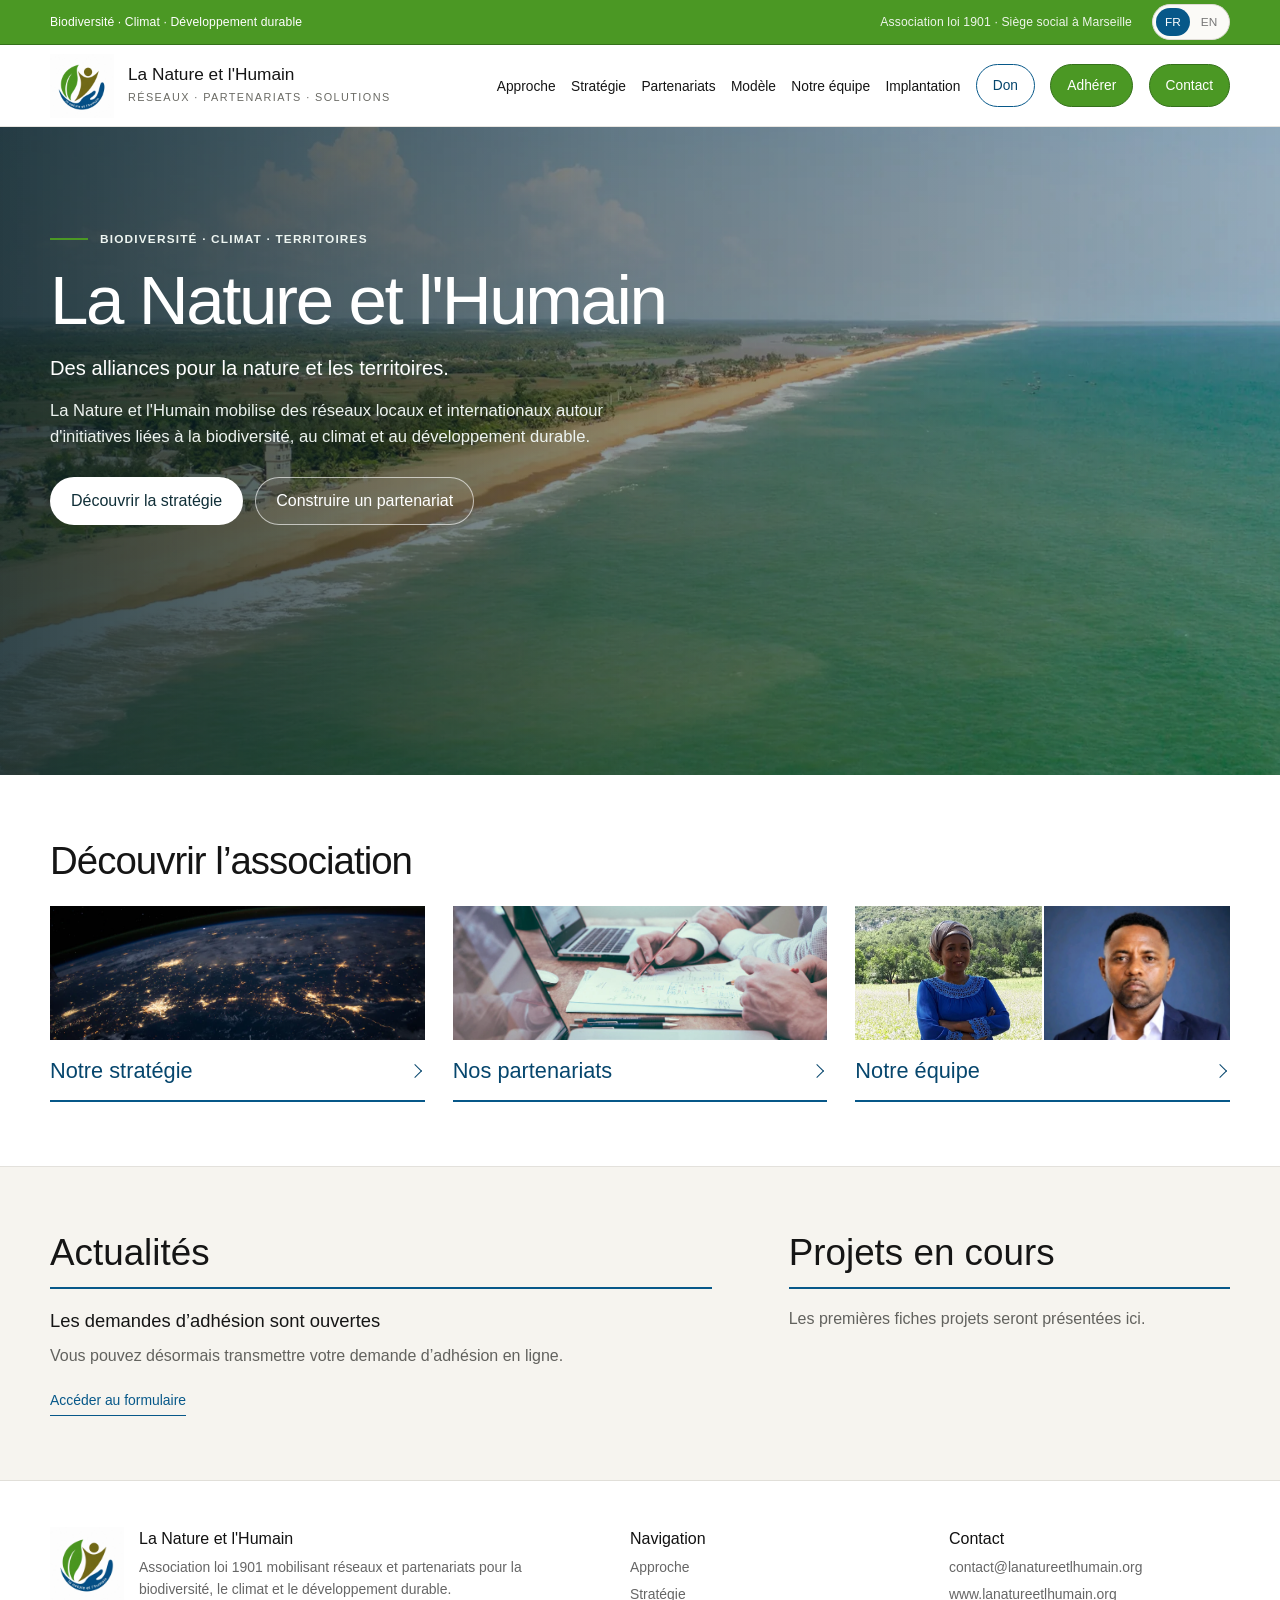
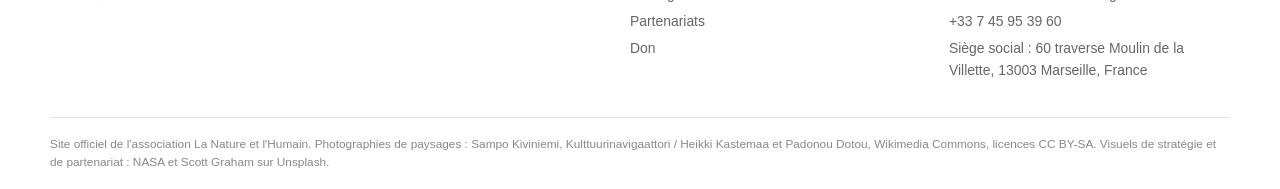
==== index.html @ 5193a917 "Publier le portrait et la biographie courte du Community Manager" ====
<!doctype html>
<html lang="fr">
<head>
<meta charset="utf-8">
<meta name="viewport" content="width=device-width,initial-scale=1">
<title>La Nature et l'Humain | Association biodiversité, climat et développement durable</title>
<meta name="description" content="La Nature et l'Humain est une association loi 1901 engagée pour la biodiversité, le climat, le développement durable, la solidarité et le développement humain.">
<meta name="robots" content="index, follow">
<meta name="author" content="Association La Nature et l'Humain">
<link rel="canonical" href="https://www.lanatureetlhumain.org/">
<meta property="og:type" content="website">
<meta property="og:locale" content="fr_FR">
<meta property="og:site_name" content="La Nature et l'Humain">
<meta property="og:title" content="La Nature et l'Humain | Association biodiversité, climat et développement durable">
<meta property="og:description" content="Association loi 1901 mobilisant réseaux, partenariats et initiatives autour de l'environnement, de la biodiversité, du climat, de la solidarité et du développement humain.">
<meta property="og:url" content="https://www.lanatureetlhumain.org/">
<meta name="twitter:card" content="summary">
<meta name="twitter:title" content="La Nature et l'Humain">
<meta name="twitter:description" content="Association engagée pour la nature, le climat, le développement durable et la solidarité humaine.">
<script type="application/ld+json">
{
  "@context": "https://schema.org",
  "@type": "NGO",
  "name": "La Nature et l'Humain",
  "legalName": "Association La Nature & L'Humain",
  "url": "https://www.lanatureetlhumain.org/",
  "email": "contact@lanatureetlhumain.org",
  "telephone": "+33 7 45 95 39 60",
  "foundingDate": "2026-04-08",
  "foundingLocation": {
    "@type": "Place",
    "name": "Marseille, France"
  },
  "address": {
    "@type": "PostalAddress",
    "streetAddress": "60 traverse Moulin de la Villette",
    "postalCode": "13003",
    "addressLocality": "Marseille",
    "addressCountry": "FR"
  },
  "areaServed": ["France", "Africa", "Worldwide"],
  "keywords": "association, biodiversité, climat, développement durable, environnement, solidarité, développement humain, Afrique, France",
  "description": "Association loi 1901 engagée pour la protection de l'environnement, la biodiversité, le climat, le développement durable, la solidarité et le développement humain."
}
</script>
<style>
:root{
  --deep:#075889;
  --deep-2:#06466d;
  --ink:#151515;
  --muted:#62625e;
  --line:#e3e1dc;
  --paper:#ffffff;
  --soft:#f6f4ef;
  --sand:#efebe3;
  --green:#4b9824;
  --green-2:#34701a;
  --white:#fff;
}
*{box-sizing:border-box}
html{scroll-behavior:smooth}
body{
  margin:0;
  font-family:Arial,"Helvetica Neue",Helvetica,sans-serif;
  color:var(--ink);
  background:var(--paper);
  line-height:1.55;
  font-weight:300;
}
img{display:block;max-width:100%}
a{
  color:inherit;
  text-decoration:none;
  transition:color .18s ease, background-color .18s ease, border-color .18s ease, opacity .18s ease, transform .18s ease;
}
button{font:inherit}
.container{width:min(1180px,calc(100% - 34px));margin:auto}
.topbar{
  background:var(--green);
  color:#fff;
  font-size:.76rem;
  letter-spacing:.01em;
  border-bottom:1px solid var(--green-2);
}
.topbar .container{
  min-height:38px;
  display:flex;
  align-items:center;
  justify-content:space-between;
  gap:18px;
}
.topbar strong{font-weight:400;color:#fff}
.topbar .anchor{opacity:.9}
header{
  position:sticky;
  top:0;
  z-index:50;
  background:rgba(255,255,255,.98);
  border-bottom:1px solid #e8e6e1;
  backdrop-filter:blur(12px);
}
.nav{
  min-height:86px;
  display:flex;
  align-items:center;
  justify-content:space-between;
  gap:24px;
}
.brand{
  display:flex;
  align-items:center;
  gap:14px;
  min-width:238px;
}
.brand:hover,
.brand:focus-visible{
  opacity:.86;
}
.brand img{
  width:64px;
  height:64px;
  object-fit:contain;
  flex:none;
}
.brand-copy strong{
  display:block;
  font-size:1.08rem;
  line-height:1.05;
  font-weight:400;
}
.brand-copy span{
  display:block;
  margin-top:6px;
  color:#6a6a64;
  font-size:.68rem;
  text-transform:uppercase;
  letter-spacing:.13em;
}
.menu{
  display:flex;
  align-items:center;
  justify-content:flex-end;
  gap:18px;
  font-size:.86rem;
}
.menu a{
  padding:31px 0 27px;
  border-bottom:2px solid transparent;
  white-space:nowrap;
  position:relative;
}
.menu a:hover,
.menu a:focus-visible{
  color:#111;
  border-bottom-color:var(--green);
}
.menu .contact,
.menu .membership,
.menu .donate{
  padding:10px 16px;
  border:1px solid var(--green-2);
  border-radius:999px;
  background:var(--green);
  color:#fff;
}
.menu .contact:hover,
.menu .contact:focus-visible,
.menu .membership:hover,
.menu .membership:focus-visible,
.menu .donate:hover,
.menu .donate:focus-visible{
  background:var(--green-2);
  color:#fff;
  transform:translateY(-1px);
}
.menu .membership:focus-visible{outline:2px solid var(--deep);outline-offset:3px}
.menu .membership:active{transform:translateY(0)}
.lang-switch{
  display:inline-flex;
  align-items:center;
  gap:2px;
  margin-left:2px;
  padding:3px;
  border:1px solid #dedbd4;
  border-radius:999px;
  background:#fbfaf7;
}
.lang-btn{
  border:0;
  background:transparent;
  color:#777;
  min-width:34px;
  height:28px;
  padding:0 8px;
  border-radius:999px;
  cursor:pointer;
  font-size:.74rem;
  font-weight:300;
  transition:color .18s ease, background-color .18s ease, transform .18s ease;
}
.lang-btn:hover{color:#111;transform:translateY(-1px)}
.lang-btn.active{
  color:#fff;
  background:var(--deep);
}
.lang-btn:focus-visible{
  outline:2px solid var(--green);
  outline-offset:3px;
}
.hero{
  display:grid;
  min-height:clamp(540px,72vh,690px);
  position:relative;
  overflow:hidden;
  background:#274d43;
}
.slide{
  grid-area:1 / 1;
  position:relative;
  overflow:hidden;
  visibility:hidden;
  opacity:0;
  pointer-events:none;
  transition:opacity 1.2s ease-in-out,visibility 0s linear 1.2s;
}
.slide.active{visibility:visible;opacity:1;pointer-events:auto;transition-delay:0s;z-index:1}
.slide-2{--pan-start:1.4%;--pan-end:-2%}
.slide.active .bg,.slide.leaving .bg{animation:landscape-drift 9.2s linear both}
@keyframes landscape-drift{
  from{transform:translateX(var(--pan-start,-1%)) scale(1.035)}
  to{transform:translateX(var(--pan-end,1.8%)) scale(1.15)}
}
.hero.paused .bg{animation-play-state:paused}
.bg{
  position:absolute;
  inset:0;
  background-size:cover;
  background-position:center;
  transform:scale(1.02);
}
.slide-real .bg{background-image:url("assets/accueil-1.webp");background-position:center 58%}
.slide-2 .bg{background-image:url("assets/accueil-2.webp");background-position:center 50%}
.slide-3 .bg{background-image:url("assets/accueil-3.webp");background-position:center 48%}
.slide-4 .bg{background-image:url("assets/marche-des-aidants.jpg");background-position:72% 54%}
.shade{
  position:absolute;
  inset:0;
  background:linear-gradient(90deg,rgba(10,33,39,.84),rgba(10,33,39,.48) 48%,rgba(10,33,39,.20));
}
.hero-content{
  position:relative;
  z-index:3;
  padding-block:clamp(64px,8vw,114px) 76px;
  color:#fff;
}
.hero-kicker{
  display:flex;
  align-items:center;
  gap:12px;
  text-transform:uppercase;
  letter-spacing:.14em;
  font-size:.74rem;
  color:#edf5f1;
}
.hero-kicker:before{content:"";width:38px;height:2px;background:var(--green)}
.hero h1{
  max-width:17ch;
  font-size:clamp(2.6rem,5.4vw,4.9rem);
  line-height:1.04;
  margin:18px 0 20px;
  letter-spacing:0;
  font-weight:300;
  text-wrap:balance;
}
.hero .slogan{
  margin:0 0 12px;
  color:#fff;
  font-size:1.26rem;
  line-height:1.26;
}
.hero .lead{
  max-width:60ch;
  color:#edf3f0;
  font-size:1.04rem;
}
.hero-actions{display:flex;gap:12px;flex-wrap:wrap;margin-top:28px}
.btn{
  display:inline-flex;
  align-items:center;
  justify-content:center;
  min-height:48px;
  padding:0 20px;
  border-radius:999px;
  border:1px solid transparent;
  font-weight:400;
  transition:color .18s ease, background-color .18s ease, border-color .18s ease, transform .18s ease, box-shadow .18s ease;
}
.btn.primary{background:#fff;color:#102f38}
.btn.ghost{border-color:rgba(255,255,255,.62);background:rgba(255,255,255,.06);color:#fff}
.btn:hover,
.btn:focus-visible{
  transform:translateY(-2px);
  box-shadow:0 12px 24px rgba(0,0,0,.18);
}
.btn.primary:hover,
.btn.primary:focus-visible{
  background:var(--green);
  color:#fff;
}
.btn.ghost:hover,
.btn.ghost:focus-visible{
  background:rgba(255,255,255,.16);
  border-color:#fff;
}
.hero-credit{
  position:absolute;
  right:14px;
  bottom:12px;
  z-index:5;
  max-width:72%;
  padding:6px 9px;
  border-radius:5px;
  background:rgba(8,35,42,.76);
  color:#dce8e6;
  font-size:.66rem;
  line-height:1.35;
}
.hero-nav{
  position:absolute;
  left:max(18px,calc((100% - 1180px)/2));
  bottom:24px;
  z-index:6;
  display:flex;
  gap:9px;
}
.dot{
  width:32px;
  height:24px;
  padding:0;
  border:0;
  background:transparent;
  cursor:pointer;
}
.motion-toggle{
  width:32px;height:32px;align-self:center;border:1px solid #ffffff88;border-radius:50%;
  background:#092d39aa;color:white;cursor:pointer;display:grid;place-items:center
}
.motion-toggle[hidden]{display:none}
.motion-toggle::before{content:"";width:5px;height:11px;border-inline:2px solid currentColor}
.paused .motion-toggle::before{width:0;height:0;border:5px solid transparent;border-right:0;border-left:8px solid white}
/* Keep slideshow controls available to keyboard users without an overlay at rest. */
.hero-nav{
  align-items:center;
  opacity:0;
  pointer-events:none;
}
.hero-nav:has(:focus-visible){
  opacity:1;
  pointer-events:auto;
}
.dot::after{content:"";display:block;height:3px;background:rgba(255,255,255,.55)}
.dot.active::after{background:#fff;height:5px}
.section{padding:88px 0}
.section.alt{background:var(--soft)}
.label{
  color:#4f4f4b;
  text-transform:uppercase;
  letter-spacing:.14em;
  font-size:.74rem;
}
.section-title{
  font-size:clamp(2.15rem,4vw,3.65rem);
  line-height:1.05;
  letter-spacing:0;
  font-weight:300;
  margin:11px 0 17px;
}
.section-intro{color:var(--muted);max-width:830px}
.position-grid{
  display:grid;
  grid-template-columns:.86fr 1.14fr;
  gap:60px;
  align-items:start;
}
.position-copy p{color:var(--muted);font-size:1rem}
.position-copy .strong{font-size:1.14rem;color:var(--ink)}
.statutory-card{
  margin:24px 0 0;
  padding:20px 22px;
  border-left:4px solid var(--green);
  background:#fbfaf7;
  border-top:1px solid var(--line);
  border-bottom:1px solid var(--line);
}
.statutory-card strong{
  display:block;
  margin-bottom:7px;
  color:#1f1f1d;
  font-weight:400;
}
.statutory-card p{
  margin:0;
  color:var(--muted);
  font-size:.94rem;
}
.partner-fit{
  margin-top:32px;
  display:grid;
  grid-template-columns:repeat(4,1fr);
  border-top:1px solid var(--line);
  border-bottom:1px solid var(--line);
}
.fit{
  display:block;
  width:100%;
  padding:20px 18px;
  border:0;
  border-right:1px solid var(--line);
  background:transparent;
  color:inherit;
  text-align:left;
  cursor:pointer;
  transition:background-color .18s ease, box-shadow .18s ease, transform .18s ease;
}
.fit:last-child{border-right:0}
.fit strong{display:block;font-size:.93rem;margin-bottom:5px;font-weight:400}
.fit span{display:block;color:var(--muted);font-size:.80rem}
.fit:hover,
.fit:focus-visible{
  background:#f5fbf0;
  box-shadow:inset 0 -3px 0 var(--green);
}
.fit.active{
  background:#f5fbf0;
  box-shadow:inset 0 -3px 0 var(--green);
}
.fit.active strong{color:var(--green-2)}
.partner-detail:not(:has(.fit-panel.active)){display:none}
.partner-detail{
  margin-top:22px;
  border:1px solid var(--line);
  border-left:4px solid var(--green);
  background:#fbfaf7;
  padding:24px 26px;
}
.fit-panel{display:none}
.fit-panel.active{display:block}
.fit-panel h3{
  margin:0 0 10px;
  font-size:1.35rem;
  font-weight:300;
}
.fit-panel p{
  margin:0;
  color:var(--muted);
}
.fit-panel ul{
  margin:18px 0 0;
  padding:0;
  list-style:none;
  display:grid;
  grid-template-columns:repeat(3,1fr);
  gap:12px;
}
.fit-panel li{
  border-top:1px solid var(--line);
  padding-top:10px;
  color:#34342f;
  font-size:.88rem;
}
.flagship{
  padding:92px 0;
  background:#f4f2ed;
  color:#111;
  border-top:1px solid #e2e0da;
  border-bottom:1px solid #e2e0da;
}
.flagship-head{
  display:grid;
  grid-template-columns:.9fr 1.1fr;
  gap:54px;
  align-items:end;
}
.program-name{
  display:inline-flex;
  margin-top:18px;
  padding:9px 13px;
  border:1px solid #cfcbc1;
  border-radius:999px;
  background:#fff;
  color:#111;
  font-size:.86rem;
}
.flagship-copy{color:#5f5f5b;font-size:1.02rem}
.pillars{
  display:grid;
  grid-template-columns:repeat(5,1fr);
  gap:14px;
  margin-top:42px;
}
.pillar{
  min-height:232px;
  padding:20px;
  border:1px solid #dedbd3;
  background:#fff;
}
.pillar .num{
  font-size:2.35rem;
  color:var(--green);
  line-height:1;
  margin-bottom:42px;
}
.pillar h3{margin:0 0 9px;font-size:1.18rem;font-weight:400}
.pillar p{margin:0;color:#656560;font-size:.86rem}
.partnership{
  padding:86px 0;
  background:#fff;
}
.partner-grid{
  display:grid;
  grid-template-columns:repeat(4,1fr);
  gap:16px;
  margin-top:34px;
}
.partner-card{
  border:1px solid var(--line);
  border-top:4px solid var(--green);
  background:#fbfaf7;
  padding:26px;
  min-height:250px;
}
.partner-card h3{
  margin:0 0 14px;
  font-size:1.36rem;
  font-weight:300;
}
.partner-card p{margin:0;color:var(--muted);font-size:.91rem}
.donation{
  padding:86px 0;
  background:#f4f2ed;
  border-top:1px solid #e2e0da;
  border-bottom:1px solid #e2e0da;
}
.donation-grid{
  display:grid;
  grid-template-columns:.9fr 1.1fr;
  gap:54px;
  align-items:start;
}
.donation-copy p{color:var(--muted)}
.donation-actions{
  display:flex;
  flex-wrap:wrap;
  gap:12px;
  margin-top:24px;
}
.donation-btn{
  display:inline-flex;
  min-height:46px;
  align-items:center;
  justify-content:center;
  padding:0 18px;
  border-radius:999px;
  background:var(--green);
  color:#fff;
  border:1px solid var(--green-2);
}
.donation-btn.secondary{
  background:#fff;
  color:#1f1f1d;
  border-color:#cfcbc1;
}
.donation-options{
  display:grid;
  grid-template-columns:repeat(3,1fr);
  gap:14px;
}
.donation-option{
  min-height:210px;
  padding:24px;
  background:#fff;
  border:1px solid var(--line);
  border-top:4px solid var(--green);
}
.donation-option h3{
  margin:0 0 12px;
  font-size:1.24rem;
  font-weight:300;
}
.donation-option p{margin:0;color:var(--muted);font-size:.9rem}
.donation-note{
  margin-top:22px;
  padding-top:16px;
  border-top:1px solid var(--line);
  color:#686863;
  font-size:.9rem;
}
.model{
  padding:88px 0;
  background:var(--soft);
}
.model-grid{
  display:grid;
  grid-template-columns:.72fr 1.28fr;
  gap:54px;
}
.model-steps{border-top:1px solid var(--line)}
.step{
  display:grid;
  grid-template-columns:70px 1fr;
  gap:22px;
  padding:22px 0;
  border-bottom:1px solid var(--line);
}
.step span{font-size:1.82rem;color:var(--green)}
.step h3{margin:0 0 5px;font-size:1.12rem;font-weight:400}
.step p{margin:0;color:var(--muted);font-size:.91rem}
.team-section{
  scroll-margin-top:90px;
  padding:88px 0;
  background:#fff;
  border-top:1px solid #e5e3de;
}
.team-head{
  display:grid;
  grid-template-columns:.94fr 1.06fr;
  gap:56px;
  align-items:end;
  margin-bottom:40px;
}
.team-head p{
  color:#666;
  margin:0 0 8px;
  max-width:690px;
  font-size:.98rem;
}
.team-grid{
  display:grid;
  grid-template-columns:repeat(2,minmax(0,1fr));
  gap:0 40px;
}
.team-card{
  display:grid;
  grid-template-columns:clamp(76px,10vw,124px) minmax(0,1fr);
  align-items:start;
  gap:20px;
  padding:24px 0;
  border-top:1px solid var(--line);
}
.team-photo{
  aspect-ratio:1;
  overflow:hidden;
  background:var(--soft);
  border-radius:4px;
  display:grid;
  place-items:center;
  color:#96928a;
  font-size:.74rem;
  letter-spacing:.13em;
  text-transform:uppercase;
}
.team-initials{color:var(--deep-2);font-size:clamp(1.2rem,2.5vw,2rem);letter-spacing:.03em}
.team-photo img{display:block;width:100%;height:100%;object-fit:cover}
.team-photo img.president-portrait{object-position:center top;transform:scale(1.85);transform-origin:53% 31%}
.team-link{display:inline-block;margin-top:14px;color:var(--deep);font-size:.87rem;border-bottom:1px solid currentColor;padding-bottom:3px;transition:color .2s ease,border-color .2s ease}
.team-link:hover{color:var(--green-2)}
.team-link:focus-visible{outline:2px solid var(--deep);outline-offset:4px;border-radius:2px}
.team-info{min-width:0}
.team-name{line-height:1.2;font-size:1.2rem;color:#111;font-weight:300;margin:0}
.team-role{color:var(--green-2);margin-top:4px;font-size:.83rem;letter-spacing:.03em}
.team-info p{color:var(--muted);font-size:.94rem;margin:11px 0 0}
.region{
  padding:78px 0;
  background:var(--sand);
}
.region-grid{
  display:grid;
  grid-template-columns:1.12fr .88fr;
  gap:52px;
  align-items:center;
}
.region h2{
  font-size:clamp(2.25rem,4.3vw,3.85rem);
  line-height:1.05;
  margin:0 0 15px;
  font-weight:300;
}
.region p{color:var(--muted)}
.region-box{
  padding:25px 27px;
  background:#fff;
  border-left:4px solid var(--deep);
}
.region-box strong{display:block;font-size:1.04rem;margin-bottom:8px;font-weight:400}
.region-box span{color:var(--muted);font-size:.90rem}
.contact{
  padding:72px 0;
  background:var(--green);
  color:#fff;
  border-top:1px solid var(--green-2);
}
.contact-grid{
  display:grid;
  grid-template-columns:.9fr 1.1fr;
  gap:42px;
  align-items:start;
}
.contact h2{
  font-size:clamp(2.2rem,4.2vw,3.7rem);
  line-height:1.05;
  margin:0 0 12px;
  font-weight:300;
}
.contact p{margin:0;color:#fff}
.contact-card{
  justify-self:end;
  padding:24px 26px;
  background:rgba(255,255,255,.09);
  border:1px solid rgba(255,255,255,.22);
}
.contact-card strong{display:block;margin-bottom:6px;font-weight:400}
.contact-card a{
  color:#fff;
  border-bottom:1px solid rgba(255,255,255,.42);
}
.contact-card a:hover,
.contact-card a:focus-visible{
  border-bottom-color:#fff;
  opacity:.82;
}
.contact-card div{margin-top:7px;color:#fff;font-size:.87rem}
.contact-panel{
  display:grid;
  gap:18px;
}
.contact-form{
  padding:24px 26px;
  background:rgba(255,255,255,.10);
  border:1px solid rgba(255,255,255,.24);
}
.form-grid{
  display:grid;
  grid-template-columns:1fr 1fr;
  gap:14px;
}
.form-field{
  display:flex;
  flex-direction:column;
  gap:7px;
}
.form-field.full{grid-column:1 / -1}
.form-field label{
  color:#fff;
  font-size:.80rem;
}
.form-field input,
.form-field select,
.form-field textarea{
  width:100%;
  border:1px solid rgba(255,255,255,.34);
  background:rgba(255,255,255,.94);
  color:#111;
  min-height:44px;
  padding:10px 12px;
  font:inherit;
  border-radius:0;
}
.form-field textarea{
  min-height:126px;
  resize:vertical;
}
.form-field input:focus,
.form-field select:focus,
.form-field textarea:focus{
  outline:2px solid rgba(255,255,255,.8);
  outline-offset:2px;
}
.form-actions{
  margin-top:16px;
  display:flex;
  align-items:center;
  gap:14px;
  flex-wrap:wrap;
}
.form-submit{
  border:1px solid #fff;
  background:#fff;
  color:var(--green-2);
  min-height:46px;
  padding:0 18px;
  cursor:pointer;
  font-weight:400;
  transition:transform .18s ease, background-color .18s ease, color .18s ease;
}
.form-submit:hover,
.form-submit:focus-visible{
  transform:translateY(-1px);
  background:#eef7e8;
  color:#111;
}
.form-note,
.form-status{
  color:#fff;
  font-size:.78rem;
  line-height:1.45;
}
.form-status{min-height:1.2em}
footer{
  padding:46px 0 18px;
  background:#fff;
  color:#111;
  border-top:1px solid #e1dfd9;
}
.footer-grid{
  display:grid;
  grid-template-columns:1.35fr .7fr .7fr;
  gap:38px;
}
.footer-brand{display:flex;gap:15px;align-items:flex-start}
.footer-brand img{
  width:74px;
  background:transparent;
  border:0;
  border-radius:0;
  padding:0;
}
.footer-brand strong,.footer-col strong{font-weight:400}
.footer-brand p,.footer-col p,.footer-col a{
  color:#666;
  font-size:.87rem;
  margin:.34rem 0;
}
.footer-col a{
  border-bottom:1px solid transparent;
}
.footer-col a:hover,
.footer-col a:focus-visible{
  color:var(--green-2);
  border-bottom-color:var(--green);
}
.credit{
  margin-top:30px;
  padding-top:17px;
  border-top:1px solid #e4e2dc;
  color:#888;
  font-size:.74rem;
}
/* Masthead and editorial sections */
.topbar .anchor{margin-left:auto}
.topbar .lang-switch{margin-block:4px}
.nav{min-height:80px}
.menu{gap:clamp(10px,1.2vw,18px)}
.menu .donate{color:var(--deep-2);background:white;border-color:var(--deep)}
.menu .donate:hover,.menu .donate:focus-visible{background:var(--deep);color:white}
.brand-copy strong{font-weight:500}
.hero h1{letter-spacing:-.035em;line-height:1.01;font-weight:500}
.hero .slogan{max-width:36em}
.hero-kicker{font-weight:600;letter-spacing:.1em}
.explore{padding:clamp(32px,5vw,68px) 0;border-bottom:1px solid var(--line)}
.explore h2{scroll-margin-top:96px;font-size:clamp(1.65rem,3vw,2.65rem);font-weight:500;line-height:1.12;letter-spacing:-.025em;margin:0 0 24px}
.explore-grid{display:grid;grid-template-columns:repeat(3,minmax(0,1fr));gap:clamp(14px,2.2vw,28px)}
.explore-link{display:grid;grid-template-columns:1fr auto;align-items:center;gap:14px 10px;padding-bottom:12px;border-bottom:2px solid var(--deep);color:var(--deep-2)}
.explore-link img{grid-column:1/-1;width:100%;height:auto;aspect-ratio:2.8;object-fit:cover}
.explore-portraits{grid-column:1/-1;aspect-ratio:2.8;display:grid;grid-template-columns:1fr 1fr;overflow:hidden;gap:2px}
.explore-portraits img{grid-column:auto;aspect-ratio:auto;height:100%;min-height:0;object-position:center 26%}
.explore-portraits img:first-child{object-position:center 18%}
.explore-link[href="#programme"] img{object-position:center 60%}
.explore-link span{font-size:clamp(1.05rem,1.7vw,1.45rem);font-weight:500}
.explore-link::after{content:"";width:9px;height:9px;border:solid currentColor;border-width:1.5px 1.5px 0 0;transform:rotate(45deg);margin-right:5px}
.explore-link:is(:hover,:focus-visible){color:var(--green-2);border-color:currentColor}
.explore-link:focus-visible{outline:2px solid var(--deep);outline-offset:4px}
.label{color:var(--deep-2);font-weight:600;letter-spacing:.095em}
.section-title,.region h2{font-weight:500;letter-spacing:-.032em;text-wrap:balance}
.program-name{border:0;border-radius:0;background:transparent;padding:0;color:var(--deep-2);font-size:1rem}
.pillar{min-height:0;border:0;border-top:2px solid var(--deep);padding:20px 18px 24px}
.pillar .num{font-size:1rem;margin-bottom:22px;color:var(--deep-2)}
.partner-card{background:var(--paper);min-height:0;padding:22px 0;border:0;border-top:2px solid var(--green)}
.partner-card p,.pillar p{font-size:.95rem}
@media(max-width:650px){
  .topbar .container{gap:8px}
  .topbar .lang-switch{margin-left:auto;flex-shrink:0}
  .topbar .container > span:first-child{text-align:left}
  .explore-grid{grid-template-columns:1fr;gap:0}
  .explore-link{grid-template-columns:72px 1fr auto;gap:14px;padding:12px 0;border-bottom:1px solid var(--line)}
  .explore-link > img,.explore-portraits{grid-column:auto;aspect-ratio:1.45}
  .explore h2{margin-bottom:10px}
}
@media(max-width:1080px){
  .team-section{scroll-margin-top:80px}
  .nav{align-items:flex-start;flex-direction:column;padding:14px 0}
  .menu{width:100%;justify-content:flex-start;flex-wrap:wrap;gap:8px 16px}
  .menu a{padding:5px 0 8px}
  .menu .contact,
  .menu .membership,
  .menu .donate{padding:8px 14px}
}
@media(max-width:980px){
  .position-grid,.flagship-head,.model-grid,.region-grid,.donation-grid,.contact-grid,.footer-grid,.team-head{grid-template-columns:1fr}
  .pillars,.partner-grid,.team-grid{grid-template-columns:1fr 1fr}
  .partner-fit{grid-template-columns:1fr 1fr}
  .fit-panel ul{grid-template-columns:1fr}
  .fit:nth-child(2){border-right:0}
  .contact-card{justify-self:start}
}
@media(max-width:650px){
  .team-section{scroll-margin-top:80px}
  .container{width:calc(100% - 36px)}
  .topbar .container{justify-content:center;text-align:center}
  .topbar .anchor{display:none}
  .brand{min-width:0}
  .brand img{width:58px;height:58px}
  .brand-copy span{font-size:.62rem}
  .menu{overflow-x:visible;flex-wrap:wrap;padding-bottom:10px}
  .menu a{font-size:.82rem}
  .hero{min-height:0}
  .hero-content{padding-block:44px 72px}
  .hero h1{font-size:clamp(2.25rem,9vw,3.4rem)}
  .hero-actions{flex-direction:column}
  .btn{width:100%}
  .hero-credit{max-width:88%;font-size:.55rem;right:8px}
  .section,.model,.team-section,.donation{padding:66px 0}
  .flagship,.partnership{padding:70px 0}
  .pillars,.partner-grid,.partner-fit,.team-grid,.donation-options{grid-template-columns:1fr}
  .fit{border-right:0}
  .partner-card{min-height:auto}
  .donation-option{min-height:auto}
}
.menu-toggle{display:none}
main section[id]{scroll-margin-top:96px}
@media(max-width:1080px){
  .nav-enabled .nav{position:relative;flex-flow:row nowrap;align-items:center;min-height:70px;gap:10px;padding:8px 0}
  .nav-enabled .menu-toggle{display:inline-flex;align-items:center;gap:8px;min-height:44px;padding:0 14px;background:white;color:var(--deep-2);border:1px solid var(--line);border-radius:4px;cursor:pointer}
  .menu-toggle::before{content:"";width:14px;height:8px;border-block:2px solid currentColor}
  .nav-enabled .menu{display:none}
  .nav-enabled .menu-toggle[aria-expanded="true"] + .menu{display:grid;grid-template-columns:repeat(2,minmax(0,1fr));position:absolute;top:100%;inset-inline:0;max-height:70vh;overflow:auto;padding:16px;gap:6px 12px;background:white;border:1px solid var(--line);box-shadow:0 8px 20px #172a3614}
  .nav-enabled .menu a{padding:10px;text-align:center}
  .nav-enabled .lang-switch{justify-self:center;align-self:center}
  main section[id]{scroll-margin-top:84px}
}
@media(max-width:650px){
  .brand{gap:8px}
  .brand img{width:44px;height:44px}
  .brand-copy strong{font-size:1rem}
  .brand-copy span{font-size:.55rem;letter-spacing:.06em}
  .team-card{gap:16px;padding:20px 0}
  .team-head{gap:8px;margin-bottom:22px}
  .form-grid{grid-template-columns:1fr}
}
@media(prefers-reduced-motion:reduce){
  html{scroll-behavior:auto}
  .slide,.btn,.dot,a{transition:none}
  .slide.active .bg,.slide.leaving .bg{animation:none;transform:none}
  .motion-toggle{display:none}
}
.btn,.donation-btn,.form-submit,.menu :is(.donate,.membership,.contact),.menu-toggle,.lang-btn{
  transition:background-color 180ms ease,color 180ms ease,border-color 180ms ease,
             box-shadow 220ms ease,transform 220ms cubic-bezier(.2,.7,.2,1);
}
@media(hover:hover) and (pointer:fine){
  :is(.btn,.donation-btn,.form-submit,.menu-toggle,.lang-btn,.menu .donate,.menu .membership,.menu .contact):hover{
    transform:translateY(-2px);
    box-shadow:0 4px 10px rgba(17,47,46,.16);
  }
  .donation-btn:hover,.btn.primary:hover{background:var(--green-2);color:white}
  .donation-btn.secondary:hover,.menu-toggle:hover{background:var(--soft);color:var(--deep-2);border-color:var(--deep)}
  .lang-btn.active:hover{color:white}
}
:is(.btn,.donation-btn,.form-submit,.menu-toggle,.lang-btn,.menu .donate,.menu .membership,.menu .contact):active{
  transform:translateY(0);
  box-shadow:inset 0 1px 3px rgba(17,47,46,.20);
}
:is(.btn,.donation-btn,.form-submit,.menu-toggle,.lang-btn,.menu .donate,.menu .membership,.menu .contact):focus-visible{
  outline:2px solid var(--deep);
  outline-offset:3px;
  box-shadow:0 0 0 3px white;
}
@media(hover:none),(prefers-reduced-motion:reduce){
  :is(.btn,.donation-btn,.form-submit,.menu-toggle,.lang-btn,.menu .donate,.menu .membership,.menu .contact):is(:hover,:focus-visible,:active){
    transform:none;
  }
}
@media(prefers-reduced-motion:reduce){
  :is(.btn,.donation-btn,.form-submit,.menu-toggle,.lang-btn,.fit,.menu .donate,.menu .membership,.menu .contact){transition:none}
}
/* Each institutional section opens at its existing public anchor. */
#accueil{scroll-margin-top:92px}
main > [data-detail],.detail-return{display:none}
main > [data-detail]:target{display:block}
main:has(> [data-detail]:target) > .detail-return{display:block}
.detail-return{padding-block:18px 0;font-size:.9rem;color:var(--deep)}
.detail-return a:hover,.detail-return a:focus-visible{text-decoration:underline}
main > [data-detail]:target{padding-top:clamp(28px,4vw,52px);scroll-margin-top:148px}
.home-updates{padding:clamp(36px,5vw,64px) 0;background:var(--soft)}
.updates-grid{display:grid;grid-template-columns:3fr 2fr;gap:clamp(28px,6vw,80px)}
.updates-grid h2{margin:0 0 18px;padding-bottom:12px;border-bottom:2px solid var(--deep);font-size:clamp(1.55rem,3vw,2.3rem);font-weight:500;line-height:1.2}
.updates-grid h3{margin:0;font-size:1.15rem;font-weight:500}
.updates-grid p{margin:8px 0;color:var(--muted)}
@media(max-width:650px){.updates-grid{grid-template-columns:1fr}}
</style>
</head>
<body>
<div class="topbar">
  <div class="container">
    <span data-i18n="topbar">Biodiversité · Climat · Développement durable</span>
    <span class="anchor" data-i18n="anchor">Association loi 1901 · Siège social à Marseille</span>
    <div class="lang-switch" role="group" aria-label="Choix de la langue">
        <button type="button" class="lang-btn active" data-lang="fr" aria-pressed="true">FR</button>
        <button type="button" class="lang-btn" data-lang="en" aria-pressed="false">EN</button>
      </div>
  </div>
</div>

<header>
  <div class="container nav">
    <a class="brand" href="#accueil" aria-label="La Nature et l'Humain">
      <img src="assets/logo-officiel.jpg" alt="Logo La Nature et l'Humain">
      <div class="brand-copy">
        <strong>La Nature et l'Humain</strong>
        <span data-i18n="tagline">RÉSEAUX · PARTENARIATS · SOLUTIONS</span>
      </div>
    </a>
    <button class="menu-toggle" type="button" aria-expanded="false" aria-controls="site-menu">Menu</button>
    <nav id="site-menu" class="menu" aria-label="Navigation principale">
      <a href="#vision" data-i18n="navVision">Approche</a>
      <a href="#programme" data-i18n="navStrategy">Stratégie</a>
      <a href="#partenariats" data-i18n="navPartners">Partenariats</a>
      <a href="#modele" data-i18n="navModel">Modèle</a>
      <a href="#equipe" data-i18n="navTeam">Notre équipe</a>
      <a href="#region" data-i18n="navBase">Implantation</a>
      <a class="donate" href="#don" data-i18n="navDonate">Don</a>

      <a class="membership" href="adhesion/" data-i18n="navMembership">Adhérer</a>
      <a class="contact" href="#contact" data-i18n="navContact">Contact</a>
    </nav>
  </div>
</header>

<main id="accueil">
<section class="hero">
  <div class="slide slide-real active" data-slide="0" data-credit-fr="Photo : Sampo Kiviniemi · Grand-Popo, Bénin · Wikimedia Commons · CC BY-SA 4.0" data-credit-en="Photo: Sampo Kiviniemi · Grand-Popo, Benin · Wikimedia Commons · CC BY-SA 4.0">
    <div class="bg"></div><div class="shade"></div>
    <div class="container hero-content">
      <div class="hero-kicker" data-i18n="heroKicker1">Biodiversité · Climat · Territoires</div>
      <h1 data-i18n="heroTitle1">La Nature et l'Humain</h1>
      <p class="slogan" data-i18n="heroSlogan1">Des alliances pour la nature et les territoires.</p>
      <p class="lead" data-i18n="heroLead1">La Nature et l'Humain mobilise des réseaux locaux et internationaux autour d'initiatives liées à la biodiversité, au climat et au développement durable.</p>
      <div class="hero-actions">
        <a class="btn primary" href="#programme" data-i18n="heroBtn1">Découvrir la stratégie</a>
        <a class="btn ghost" href="#contact" data-i18n="heroBtn2">Construire un partenariat</a>
      </div>
    </div>
  </div>
  <div class="slide slide-2" data-slide="1" data-credit-fr="Photo : Kulttuurinavigaattori / Heikki Kastemaa · Estuaire du Mono, Grand-Popo, Bénin · Wikimedia Commons · CC BY-SA 4.0" data-credit-en="Photo: Kulttuurinavigaattori / Heikki Kastemaa · Mono estuary, Grand-Popo, Benin · Wikimedia Commons · CC BY-SA 4.0">
    <div class="bg"></div><div class="shade"></div>
    <div class="container hero-content">
      <div class="hero-kicker" data-i18n="heroKicker2">Mobilisation des partenaires</div>
      <h1 data-i18n="heroTitle2">Réseaux locaux, partenariats internationaux</h1>
      <p class="slogan" data-i18n="heroSlogan2">Faire converger les capacités autour de priorités communes.</p>
      <p class="lead" data-i18n="heroLead2">Nous agissons comme interface de coopération : nous relions les initiatives, les acteurs publics, les réseaux techniques et les partenaires financiers à partir des priorités du terrain.</p>
      <div class="hero-actions"><a class="btn primary" href="#modele" data-i18n="heroBtn3">Voir le modèle d'action</a></div>
    </div>
  </div>
  <div class="slide slide-3" data-slide="2" data-credit-fr="Photo : Padonou Dotou · Parc national de la Pendjari, Bénin · Wikimedia Commons · CC BY-SA 4.0" data-credit-en="Photo: Padonou Dotou · Pendjari National Park, Benin · Wikimedia Commons · CC BY-SA 4.0">
    <div class="bg"></div><div class="shade"></div>
    <div class="container hero-content">
      <div class="hero-kicker" data-i18n="heroKicker3">Coopération régionale</div>
      <h1 data-i18n="heroTitle3">Relier les initiatives africaines aux bons partenaires</h1>
      <p class="slogan" data-i18n="heroSlogan3">Ancrer localement. Coopérer régionalement. Mobiliser internationalement.</p>
      <p class="lead" data-i18n="heroLead3">La plateforme donne de la visibilité aux initiatives africaines et facilite leur accès aux réseaux capables de les renforcer.</p>
      <div class="hero-actions"><a class="btn primary" href="#region" data-i18n="heroBtn4">Découvrir l'implantation</a></div>
    </div>
  </div>
  <div class="slide slide-4" data-slide="3">
    <div class="bg"></div><div class="shade"></div>
    <div class="container hero-content">
      <div class="hero-kicker" data-i18n="heroKicker4">Solidarité</div>
      <h1 data-i18n="heroTitle4">La Marche des aidants</h1>
    </div>
  </div>
  <div class="hero-nav">
    <button class="motion-toggle" type="button" hidden aria-label="Mettre le diaporama en pause"></button>
    <button class="dot active" data-target="0" aria-label="Visuel 1"></button>
    <button class="dot" data-target="1" aria-label="Visuel 2"></button>
    <button class="dot" data-target="2" aria-label="Visuel 3"></button>
    <button class="dot" data-target="3" aria-label="Visuel 4"></button>
  </div>

</section>

<section class="explore" aria-labelledby="explore-title">
  <div class="container">
    <h2 id="explore-title" data-i18n="exploreTitle">Découvrir l’association</h2>
    <div class="explore-grid">
      <a class="explore-link" href="#programme">
        <img src="assets/decouvrir-strategie.webp" alt="" width="480" height="240" loading="lazy">
        <span data-i18n="exploreStrategy">Notre stratégie</span>
      </a>
      <a class="explore-link" href="#partenariats">
        <img src="assets/decouvrir-partenariats.webp" alt="" width="480" height="240" loading="lazy">
        <span data-i18n="explorePartners">Nos partenariats</span>
      </a>
      <a class="explore-link" href="#equipe">
        <div class="explore-portraits" aria-hidden="true">
          <img src="assets/fayidat-abdallah-kouati.jpg" alt="" width="578" height="800" loading="lazy">
          <img src="assets/ali-abdallah-youssouf-ben.webp" alt="" width="800" height="800" loading="lazy">
        </div>
        <span data-i18n="navTeam">Notre équipe</span>
      </a>
    </div>
  </div>
</section>

<section class="home-updates" id="actualites" aria-labelledby="news-title">
  <div class="container updates-grid">
    <div>
      <h2 id="news-title" data-i18n="newsTitle">Actualités</h2>
      <article>
        <h3 data-i18n="membershipNews">Les demandes d’adhésion sont ouvertes</h3>
        <p data-i18n="membershipNewsText">Vous pouvez désormais transmettre votre demande d’adhésion en ligne.</p>
        <a class="team-link" href="adhesion/" data-membership-news data-i18n="membershipAction">Accéder au formulaire</a>
      </article>
    </div>
    <div>
      <h2 data-i18n="ongoingTitle">Projets en cours</h2>
      <p class="project-note" data-i18n="ongoingEmpty">Les premières fiches projets seront présentées ici.</p>
    </div>
  </div>
</section>

<div class="detail-return container">
  <a href="#accueil" data-i18n="returnHome">Retour à l’accueil</a>
</div>
<section class="section" id="vision" data-detail aria-labelledby="approach-heading">
  <div class="container">
    <div class="position-grid">
      <div>
        <div class="label" data-i18n="approachLabel">Notre approche</div>
        <h2 class="section-title" id="approach-heading" data-i18n="approachTitle">Des partenaires pour les initiatives locales</h2>
      </div>
      <div class="position-copy">
        <p class="strong" data-i18n="approachStrong">La Nature et l’Humain relie les associations, les collectivités et les communautés à des partenaires techniques et financiers. Le point de départ de chaque coopération est une priorité locale en matière de biodiversité, de climat ou de développement durable.</p>
        <p data-i18n="approachP1">Avec les porteurs de projets, nous précisons les besoins et préparons les dossiers de coopération. Nos réseaux en Afrique, en France et à l’international permettent de rechercher un appui technique ou financier et de faire connaître les initiatives africaines.</p>
      </div>
    </div>
    <div class="partner-fit" role="tablist" aria-label="Axes de coopération">
      <button type="button" class="fit" id="fit-local-tab" data-fit-target="fit-local" role="tab" aria-selected="false" aria-controls="fit-local"><strong data-i18n="fit1Title">Réseaux locaux</strong><span data-i18n="fit1Text">Identifier les priorités avec les associations, les collectivités et les communautés.</span></button>
      <button type="button" class="fit" id="fit-technical-tab" data-fit-target="fit-technical" role="tab" aria-selected="false" aria-controls="fit-technical"><strong data-i18n="fit2Title">Partenaires techniques</strong><span data-i18n="fit2Text">Relier chaque projet aux organismes qui peuvent lui apporter un appui technique.</span></button>
      <button type="button" class="fit" id="fit-finance-tab" data-fit-target="fit-finance" role="tab" aria-selected="false" aria-controls="fit-finance"><strong data-i18n="fit3Title">Partenaires financiers</strong><span data-i18n="fit3Text">Préparer les dossiers et identifier les sources de financement adaptées.</span></button>
      <button type="button" class="fit" id="fit-visibility-tab" data-fit-target="fit-visibility" role="tab" aria-selected="false" aria-controls="fit-visibility"><strong data-i18n="fit4Title">Visibilité internationale</strong><span data-i18n="fit4Text">Faire connaître les initiatives africaines auprès des réseaux régionaux et internationaux.</span></button>
    </div>
    <div class="partner-detail">
      <article class="fit-panel" id="fit-local" role="tabpanel" aria-labelledby="fit-local-tab" hidden>
        <h3 data-i18n="fitLocalDetailTitle">Réseaux locaux</h3>
        <p data-i18n="fitLocalDetailText">Les échanges avec les organisations présentes sur le terrain permettent de préciser le besoin, de repérer les actions en cours et de réunir les personnes qui souhaitent travailler ensemble.</p>
        <ul>
          <li data-i18n="fitLocalDetail1">Organisations actives sur le territoire</li>
          <li data-i18n="fitLocalDetail2">Contacts au sein des communautés</li>
          <li data-i18n="fitLocalDetail3">Priorités définies en commun</li>
        </ul>
      </article>
      <article class="fit-panel" id="fit-technical" role="tabpanel" aria-labelledby="fit-technical-tab" hidden>
        <h3 data-i18n="fitTechnicalDetailTitle">Partenaires techniques</h3>
        <p data-i18n="fitTechnicalDetailText">Selon le projet, nous sollicitons des universités, des ONG ou des centres de recherche pour contribuer à la restauration des écosystèmes, à l’adaptation climatique ou au suivi des résultats.</p>
        <ul>
          <li data-i18n="fitTechnicalDetail1">Universités, ONG et centres de recherche</li>
          <li data-i18n="fitTechnicalDetail2">Expertise adaptée aux réalités du terrain</li>
          <li data-i18n="fitTechnicalDetail3">Appui méthodologique et opérationnel</li>
        </ul>
      </article>
      <article class="fit-panel" id="fit-finance" role="tabpanel" aria-labelledby="fit-finance-tab" hidden>
        <h3 data-i18n="fitFinanceDetailTitle">Partenaires financiers</h3>
        <p data-i18n="fitFinanceDetailText">Avec les porteurs de projets, nous précisons les activités, le budget et les résultats attendus avant d’identifier les fondations, bailleurs ou investisseurs à impact dont les priorités correspondent au projet.</p>
        <ul>
          <li data-i18n="fitFinanceDetail1">Dossiers de coopération et fiches projets</li>
          <li data-i18n="fitFinanceDetail2">Résultats, budget et responsabilités clarifiés</li>
          <li data-i18n="fitFinanceDetail3">Ciblage des guichets de financement pertinents</li>
        </ul>
      </article>
      <article class="fit-panel" id="fit-visibility" role="tabpanel" aria-labelledby="fit-visibility-tab" hidden>
        <h3 data-i18n="fitVisibilityDetailTitle">Visibilité internationale</h3>
        <p data-i18n="fitVisibilityDetailText">Nous aidons les porteurs d’initiatives africaines à présenter leur travail, à partager leurs résultats et à échanger avec des organisations confrontées à des enjeux similaires dans d’autres territoires.</p>
        <ul>
          <li data-i18n="fitVisibilityDetail1">Valorisation des initiatives africaines</li>
          <li data-i18n="fitVisibilityDetail2">Passerelles avec les réseaux régionaux et internationaux</li>
          <li data-i18n="fitVisibilityDetail3">Partage des résultats et des enseignements</li>
        </ul>
      </article>
    </div>
    <div class="statutory-card">
      <strong data-i18n="statusTitle">Statut de l'association</strong>
      <p data-i18n="statusText">La Nature et l’Humain est une association française régie par la loi de 1901, fondée à Marseille le 8 avril 2026. Elle agit pour la protection de l’environnement, la solidarité et le développement humain.</p>
    </div>
  </div>
</section>

<section class="flagship" id="programme" data-detail>
  <div class="container">
    <div class="flagship-head">
      <div>
        <div class="label" data-i18n="strategyLabel">Stratégie d'action</div>
        <h2 class="section-title" data-i18n="strategyTitle">Plateforme Nature-Humain</h2>
        <span class="program-name" data-i18n="strategyBadge">Plateforme de coopération pour la biodiversité, le climat et les territoires</span>
      </div>
      <div class="flagship-copy">
        <p data-i18n="strategyP1">La plateforme rapproche porteurs d'initiatives, institutions publiques, réseaux locaux, organisations spécialisées, fondations, bailleurs et acteurs économiques autour de priorités communes.</p>
        <p data-i18n="strategyP2">Elle privilégie des coopérations progressives, ancrées dans les territoires et ouvertes aux réseaux régionaux et internationaux lorsque ceux-ci renforcent l'impact des projets.</p>
      </div>
    </div>
    <div class="pillars">
      <article class="pillar"><div class="num">01</div><h3 data-i18n="pillar1Title">Qualifier</h3><p data-i18n="pillar1Text">Documenter les priorités, les initiatives existantes et les besoins d'appui.</p></article>
      <article class="pillar"><div class="num">02</div><h3 data-i18n="pillar2Title">Relier</h3><p data-i18n="pillar2Text">Organiser la rencontre entre porteurs locaux, institutions et réseaux spécialisés.</p></article>
      <article class="pillar"><div class="num">03</div><h3 data-i18n="pillar3Title">Préparer</h3><p data-i18n="pillar3Text">Transformer les priorités en propositions de coopération claires et présentables.</p></article>
      <article class="pillar"><div class="num">04</div><h3 data-i18n="pillar4Title">Mobiliser</h3><p data-i18n="pillar4Text">Faciliter l'accès aux partenaires techniques et financiers pertinents.</p></article>
      <article class="pillar"><div class="num">05</div><h3 data-i18n="pillar5Title">Capitaliser</h3><p data-i18n="pillar5Text">Partager les apprentissages et renforcer les connexions entre territoires.</p></article>
    </div>
  </div>
</section>

<section class="partnership" id="partenariats" data-detail>
  <div class="container">
    <div class="label" data-i18n="partnersLabel">Stratégie de partenariat</div>
    <h2 class="section-title" data-i18n="partnersTitle">Construire des alliances utiles aux territoires</h2>
    <p class="section-intro" data-i18n="partnersIntro">Nous construisons des coopérations réalistes, avec des responsabilités claires, des partenaires ciblés et une valeur ajoutée lisible pour chaque partie.</p>
    <div class="partner-grid">
      <article class="partner-card"><h3 data-i18n="partner1Title">Alliances publiques et territoriales</h3><p data-i18n="partner1Text">Dialogue avec autorités publiques, collectivités, organisations régionales et cadres de coopération existants.</p></article>
      <article class="partner-card"><h3 data-i18n="partner2Title">Réseaux techniques</h3><p data-i18n="partner2Text">Mobilisation d'universités, ONG, centres de recherche, praticiens et plateformes spécialisées autour des priorités du terrain.</p></article>
      <article class="partner-card"><h3 data-i18n="partner3Title">Partenaires financiers</h3><p data-i18n="partner3Text">Préparation de dossiers crédibles pour fondations, bailleurs, mécénat, finance climat et investissements à impact.</p></article>
      <article class="partner-card"><h3 data-i18n="partner4Title">Coopération régionale</h3><p data-i18n="partner4Text">Mise en visibilité des initiatives africaines et circulation des apprentissages entre territoires.</p></article>
    </div>
  </div>
</section>

<section class="model" id="modele" data-detail>
  <div class="container model-grid">
    <div>
      <div class="label" data-i18n="modelLabel">Notre modèle</div>
      <h2 class="section-title" data-i18n="modelTitle">De la priorité locale à la coalition de partenaires</h2>
      <p class="section-intro" data-i18n="modelIntro">Nous intervenons dès la structuration des initiatives pour clarifier les priorités, organiser la coopération et rapprocher les partenaires pertinents.</p>
    </div>
    <div class="model-steps">
      <article class="step"><span>01</span><div><h3 data-i18n="step1Title">Qualification des priorités</h3><p data-i18n="step1Text">Clarifier les enjeux, les initiatives actives et les besoins d'appui.</p></div></article>
      <article class="step"><span>02</span><div><h3 data-i18n="step2Title">Organisation de la coalition</h3><p data-i18n="step2Text">Réunir les organisations utiles autour d'objectifs et de responsabilités définis.</p></div></article>
      <article class="step"><span>03</span><div><h3 data-i18n="step3Title">Préparation du projet</h3><p data-i18n="step3Text">Structurer résultats, partenaires, budget indicatif, suivi et conditions de mise en œuvre.</p></div></article>
      <article class="step"><span>04</span><div><h3 data-i18n="step4Title">Mobilisation technique et financière</h3><p data-i18n="step4Text">Cibler les partenaires, faciliter les échanges et appuyer la constitution de consortiums.</p></div></article>
      <article class="step"><span>05</span><div><h3 data-i18n="step5Title">Apprentissage et mise en réseau</h3><p data-i18n="step5Text">Diffuser les méthodes utiles et relier progressivement les réseaux locaux, régionaux et internationaux.</p></div></article>
    </div>
  </div>
</section>

<section class="team-section" id="equipe" data-detail>
  <div class="container">
    <div class="team-head">
      <div>
        <div class="label" data-i18n="teamLabel">Gouvernance</div>
        <h2 class="section-title" data-i18n="teamTitle">Notre équipe</h2>
      </div>
      <p data-i18n="teamIntro">La présidence, les fonctions de coordination et les commissions organisent l’action de l’association en lien avec ses partenaires et ses relais locaux.</p>
    </div>
    <div class="team-grid">
      <article class="team-card">
        <div class="team-photo"><img class="president-portrait" src="assets/fayidat-abdallah-kouati.jpg" width="578" height="800" alt="Fayidat Abdallah Kouati"></div>
        <div class="team-info"><h3 class="team-name">Fayidat ABDALLAH KOUATI</h3><div class="team-role" data-i18n="team1Role">Présidente</div><p class="team-profile" data-i18n="team1Profile">Entre la France et les Comores, Fayidat Abdallah Kouati a consacré plus de vingt ans à l’accompagnement social et à l’action humanitaire. Elle a coordonné des équipes et des projets de développement communautaire. À la présidence de l’association, elle relie cet engagement à la protection de l’environnement.</p></div>
      </article>
      <article class="team-card">
        <div class="team-photo"><span class="team-initials" aria-hidden="true">AS</span></div>
        <div class="team-info"><h3 class="team-name">Ayouba SALI</h3><div class="team-role" data-i18n="team2Role">Chargé de projets</div><p class="team-profile" data-i18n="team2Profile">Profil : Consultant en agrobusiness et projets</p></div>
      </article>
      <article class="team-card">
        <div class="team-photo"><img src="[data-uri]" width="640" height="640" alt="Portrait de Youssouf Ben Ali Abdallah"></div>
        <div class="team-info"><h3 class="team-name">Youssouf Ben Ali Abdallah</h3><div class="team-role" data-i18n="team3Role">Responsable Environnement, Biodiversité et Climat</div><p class="team-profile" data-i18n="team3Profile">Ingénieur océanographe et gestionnaire d’aires protégées, Youssouf Ben Ali Abdallah est expert en évaluation environnementale et sociale des aménagements côtiers, portuaires et aéroportuaires. Basé aux Comores, il contribue aux projets et partenariats de l’association pour la biodiversité et la résilience climatique.</p><a class="team-link" href="https://www.linkedin.com/in/youssouf-ben-a-02b5475a/" target="_blank" rel="noopener noreferrer" data-i18n="teamLinkedIn">Profil LinkedIn</a></div>
      </article>
      <article class="team-card">
        <div class="team-photo"><span class="team-initials" aria-hidden="true">JA</span></div>
        <div class="team-info"><h3 class="team-name">Jeannot AGBAHEY</h3><div class="team-role" data-i18n="team4Role">Fonction à préciser</div><p class="team-profile" data-i18n="team4Profile">Profil : Expert en BTP</p></div>
      </article>
      <article class="team-card">
        <div class="team-photo"><span class="team-initials" aria-hidden="true">LR</span></div>
        <div class="team-info"><h3 class="team-name">Lorena RANELY</h3><div class="team-role" data-i18n="team5Role">Fonction à préciser</div><p class="team-profile" data-i18n="team5Profile">Profil : Infirmière</p></div>
      </article>
      <article class="team-card">
        <div class="team-photo"><span class="team-initials" aria-hidden="true">AL</span></div>
        <div class="team-info"><h3 class="team-name">Abdou Gafar Mikael LAWANI</h3><div class="team-role" data-i18n="team6Role">Fonction à préciser</div><p class="team-profile" data-i18n="team6Profile">Profil : Entrepreneur agricole</p></div>
      </article>
      <article class="team-card">
        <div class="team-photo"><span class="team-initials" aria-hidden="true">KK</span></div>
        <div class="team-info"><h3 class="team-name">Kassim KADAFI</h3><div class="team-role" data-i18n="team7Role">Chargé des affaires sociales</div><p class="team-profile" data-i18n="team7Profile">Profil : Entrepreneur en bâtiment</p></div>
      </article>
      <article class="team-card">
        <div class="team-photo"><img src="assets/ibro-arzika-abdourahamane.jpg" width="601" height="800" alt="Ibro Arzika Abdourahamane" loading="lazy"></div>
        <div class="team-info"><h3 class="team-name">Ibro Arzika Abdourahamane</h3><div class="team-role" data-i18n="team8Role">Community Manager</div><p class="team-profile" data-i18n="team8Profile">Ibro Arzika Abdourahamane travaille depuis plus de quinze ans en Afrique de l’Ouest dans la communication institutionnelle, les relations publiques et les partenariats. Au sein de La Nature et l’Humain, il anime la communauté en ligne et fait connaître les actions de l’association.</p></div>
      </article>
    </div>
  </div>
</section>

<section class="region" id="region" data-detail>
  <div class="container region-grid">
    <div>
      <div class="label" data-i18n="baseLabel">Cadre associatif</div>
      <h2 data-i18n="baseTitle">Une association loi 1901 dédiée à l'environnement et au développement humain</h2>
      <p data-i18n="baseP1">Fondée à Marseille le 8 avril 2026, La Nature et l'Humain agit pour la protection de l'environnement, la biodiversité, le climat, le développement durable, la solidarité et le développement humain.</p>
      <p data-i18n="baseP2">Son cadre statutaire lui permet de conduire ou d'appuyer des initiatives en France, dans les pays africains et avec des partenaires internationaux, lorsque la coopération renforce l'utilité des projets.</p>
    </div>
    <div class="region-box">
      <strong data-i18n="ambitionTitle">Notre ambition</strong>
      <span data-i18n="ambitionText">Animer des réseaux, structurer des coalitions et relier les initiatives locales aux partenaires capables d'apporter expertise, financement, visibilité et continuité.</span>
    </div>
  </div>
</section>

<section class="donation" id="don" data-detail>
  <div class="container donation-grid">
    <div class="donation-copy">
      <div class="label" data-i18n="donLabel">Soutenir l'association</div>
      <h2 class="section-title" data-i18n="donTitle">Contribuer aux actions Nature et Humain</h2>
      <p data-i18n="donText">Les statuts de La Nature et l'Humain prévoient des ressources issues notamment des dons, legs, subventions, mécénat, parrainage et financements internationaux. Les soutiens reçus ont vocation à renforcer la préparation des projets, la mobilisation des partenaires et les actions liées à l'environnement, au climat, à la solidarité et au développement humain.</p>
      <div class="donation-actions">
        <a class="donation-btn" href="mailto:contact@lanatureetlhumain.org?subject=Don%20ou%20m%C3%A9c%C3%A9nat%20pour%20La%20Nature%20et%20l%27Humain" data-i18n="donBtn1">Proposer un don</a>
        <a class="donation-btn secondary" href="#contact" data-i18n="donBtn2">Échanger avant de soutenir</a>
      </div>
      <p class="donation-note" data-i18n="donNote">Les modalités pratiques de contribution sont définies directement avec l'association. Les informations fiscales éventuelles dépendent du cadre juridique applicable.</p>
    </div>
    <div class="donation-options">
      <article class="donation-option">
        <h3 data-i18n="donOption1Title">Dons</h3>
        <p data-i18n="donOption1Text">Soutien ponctuel ou régulier destiné à renforcer les moyens d'action de l'association.</p>
      </article>
      <article class="donation-option">
        <h3 data-i18n="donOption2Title">Mécénat et parrainage</h3>
        <p data-i18n="donOption2Text">Appui d'entreprises, fondations ou partenaires souhaitant accompagner des initiatives structurées.</p>
      </article>
      <article class="donation-option">
        <h3 data-i18n="donOption3Title">Soutien matériel ou expertise</h3>
        <p data-i18n="donOption3Text">Contribution en compétences, équipements, réseau ou appui technique au service des projets.</p>
      </article>
    </div>
  </div>
</section>

<section class="contact" id="contact" data-detail>
  <div class="container contact-grid">
    <div>
      <h2 data-i18n="contactTitle">Entrer en relation avec l'association</h2>
      <p data-i18n="contactText">La Nature et l'Humain échange avec les institutions publiques, organisations spécialisées, fondations, bailleurs, universités, réseaux professionnels, entreprises responsables et acteurs locaux intéressés par des coopérations structurées.</p>
    </div>
    <div class="contact-panel">
      <form class="contact-form" id="contact-form" data-endpoint="" method="post">
        <div class="form-grid">
          <div class="form-field">
            <label for="contact-name" data-i18n="formNameLabel">Nom</label>
            <input id="contact-name" name="name" type="text" autocomplete="name" required>
          </div>
          <div class="form-field">
            <label for="contact-email" data-i18n="formEmailLabel">Email</label>
            <input id="contact-email" name="email" type="email" autocomplete="email" required>
          </div>
          <div class="form-field">
            <label for="contact-phone" data-i18n="formPhoneLabel">Téléphone</label>
            <input id="contact-phone" name="phone" type="tel" autocomplete="tel">
          </div>
          <div class="form-field">
            <label for="contact-subject" data-i18n="formSubjectLabel">Sujet</label>
            <select id="contact-subject" name="subject" required>
              <option value="" data-i18n="formSubjectPlaceholder">Choisir un sujet</option>
              <option value="Partenariat" data-i18n="formSubjectPartnership">Partenariat</option>
              <option value="Projet" data-i18n="formSubjectProject">Préparation de projet</option>
              <option value="Financement" data-i18n="formSubjectFunding">Financement</option>
              <option value="Autre" data-i18n="formSubjectOther">Autre</option>
            </select>
          </div>
          <div class="form-field full">
            <label for="contact-message" data-i18n="formMessageLabel">Message</label>
            <textarea id="contact-message" name="message" required></textarea>
          </div>
        </div>
        <div class="form-actions">
          <button class="form-submit" type="submit" data-i18n="formSubmit">Envoyer le message</button>
          <span class="form-note" data-i18n="formNote">Vous pouvez aussi écrire directement à contact@lanatureetlhumain.org.</span>
        </div>
        <div class="form-status" id="contact-form-status" role="status" aria-live="polite"></div>
      </form>
      <div class="contact-card">
        <strong>La Nature et l'Humain</strong>
        <a href="mailto:contact@lanatureetlhumain.org">contact@lanatureetlhumain.org</a>
        <div><a href="https://www.lanatureetlhumain.org">www.lanatureetlhumain.org</a></div>
        <div data-i18n="contactPhone">Tél. : +33 7 45 95 39 60</div>
        <div data-i18n="contactAddress">Siège social : 60 traverse Moulin de la Villette, 13003 Marseille, France</div>
        <div data-i18n="contactBase">Association loi 1901 · Intervention France, Afrique et international</div>
      </div>
    </div>
  </div>
</section>
</main>

<footer>
  <div class="container footer-grid">
    <div class="footer-brand">
      <img src="assets/logo-officiel.jpg" alt="Logo La Nature et l'Humain">
      <div>
        <strong>La Nature et l'Humain</strong>
        <p data-i18n="footerDesc">Association loi 1901 mobilisant réseaux et partenariats pour la biodiversité, le climat et le développement durable.</p>
      </div>
    </div>
    <div class="footer-col">
      <strong data-i18n="footerNav">Navigation</strong>
      <p><a href="#vision" data-i18n="footerApproach">Approche</a></p>
      <p><a href="#programme" data-i18n="footerStrategy">Stratégie</a></p>
      <p><a href="#partenariats" data-i18n="footerPartners">Partenariats</a></p>
      <p><a href="#don" data-i18n="footerDonate">Don</a></p>
    </div>
    <div class="footer-col">
      <strong data-i18n="footerContact">Contact</strong>
      <p>contact@lanatureetlhumain.org</p>
      <p>www.lanatureetlhumain.org</p>
      <p>+33 7 45 95 39 60</p>
      <p data-i18n="footerAddress">Siège social : 60 traverse Moulin de la Villette, 13003 Marseille, France</p>
    </div>
  </div>
  <div class="container credit" data-i18n="credit">Site officiel de l'association La Nature et l'Humain. Photographies de paysages : Sampo Kiviniemi, Kulttuurinavigaattori / Heikki Kastemaa et Padonou Dotou, Wikimedia Commons, licences CC BY-SA. Visuels de stratégie et de partenariat : NASA et Scott Graham sur Unsplash.</div>
</footer>

<script>
(() => {
  const translations = {
    newsTitle:["Actualités","News"],
    membershipNews:["Les demandes d’adhésion sont ouvertes","Membership applications are open"],
    membershipNewsText:["Vous pouvez désormais transmettre votre demande d’adhésion en ligne.","You can now submit your membership application online."],
    membershipAction:["Accéder au formulaire","Open the application form"],
    ongoingTitle:["Projets en cours","Current projects"],
    ongoingEmpty:["Les premières fiches projets seront présentées ici.","Project profiles will appear here."],
    returnHome:["Retour à l’accueil","Back to home"],
    topbar:["Biodiversité · Climat · Développement durable","Biodiversity · Climate · Sustainable development"],
    anchor:["Association loi 1901 · Siège social à Marseille","French 1901-law association · Registered office in Marseille"],
    tagline:["RÉSEAUX · PARTENARIATS · SOLUTIONS","RÉSEAUX · PARTENARIATS · SOLUTIONS"],
    exploreTitle:["Découvrir l’association","Explore the association"],
    exploreStrategy:["Notre stratégie","Our strategy"],
    explorePartners:["Nos partenariats","Our partnerships"],
    navVision:["Approche","Approach"],
    navStrategy:["Stratégie","Strategy"],
    navPartners:["Partenariats","Partnerships"],
    navModel:["Modèle","Model"],
    navTeam:["Notre équipe","Our team"],
    navBase:["Implantation","Base"],
    navDonate:["Don","Donate"],
    navContact:["Contact","Contact"],
    navMembership:["Adhérer","Join us"],
    heroKicker1:["Biodiversité · Climat · Territoires","Biodiversity · Climate · Territories"],
    heroTitle1:["La Nature et l'Humain","La Nature et l'Humain"],
    heroSlogan1:["Des alliances pour la nature et les territoires.","Alliances for nature and territories."],
    heroLead1:["La Nature et l'Humain mobilise des réseaux locaux et internationaux autour d'initiatives liées à la biodiversité, au climat et au développement durable.","La Nature et l'Humain mobilizes local and international networks around biodiversity, climate and sustainable development initiatives."],
    heroBtn1:["Découvrir la stratégie","Discover the strategy"],
    heroBtn2:["Construire un partenariat","Build a partnership"],
    heroKicker2:["Mobilisation des partenaires","Partner mobilization"],
    heroTitle2:["Réseaux locaux, partenariats internationaux","Local networks, international partnerships"],
    heroSlogan2:["Faire converger les capacités autour de priorités communes.","Bringing capacities together around shared priorities."],
    heroLead2:["Nous agissons comme interface de coopération : nous relions les initiatives, les acteurs publics, les réseaux techniques et les partenaires financiers à partir des priorités du terrain.","We act as a cooperation interface: we connect initiatives, public actors, technical networks and financial partners based on field priorities."],
    heroBtn3:["Voir le modèle d'action","See the action model"],
    heroKicker4:["Solidarité","Solidarity"],
    heroTitle4:["La Marche des aidants","The Caregivers’ Walk"],
    heroKicker3:["Coopération régionale","Regional cooperation"],
    heroTitle3:["Relier les initiatives africaines aux bons partenaires","Connecting African initiatives with the right partners"],
    heroSlogan3:["Ancrer localement. Coopérer régionalement. Mobiliser internationalement.","Rooted locally. Connected regionally. Mobilized internationally."],
    heroLead3:["La plateforme donne de la visibilité aux initiatives africaines et facilite leur accès aux réseaux capables de les renforcer.","The platform gives visibility to African initiatives and facilitates access to networks able to strengthen them."],
    heroBtn4:["Découvrir l'implantation","Discover the institutional base"],
    approachLabel:["Notre approche","Our approach"],
    approachTitle:["Des partenaires pour les initiatives locales", "Partnerships for local initiatives"],
    approachStrong:["La Nature et l’Humain relie les associations, les collectivités et les communautés à des partenaires techniques et financiers. Le point de départ de chaque coopération est une priorité locale en matière de biodiversité, de climat ou de développement durable.", "La Nature et l’Humain connects associations, local authorities and communities with technical and financial partners. Each partnership starts with a local priority for biodiversity, climate or sustainable development."],
    approachP1:["Avec les porteurs de projets, nous précisons les besoins et préparons les dossiers de coopération. Nos réseaux en Afrique, en France et à l’international permettent de rechercher un appui technique ou financier et de faire connaître les initiatives africaines.", "We work with project leaders to identify what they need and prepare partnership proposals. Through our networks in Africa, France and beyond, we seek technical and financial support and bring African initiatives to a wider audience."],
    statusTitle:["Statut de l'association","Association status"],
    statusText:["La Nature et l’Humain est une association française régie par la loi de 1901, fondée à Marseille le 8 avril 2026. Elle agit pour la protection de l’environnement, la solidarité et le développement humain.", "La Nature et l’Humain is a French association governed by the 1901 law on associations. Founded in Marseille on 8 April 2026, it works on environmental protection, solidarity and human development."],
    fit1Title:["Réseaux locaux","Local networks"],
    fit1Text:["Identifier les priorités avec les associations, les collectivités et les communautés.", "Identify priorities with local associations, authorities and communities."],
    fit2Title:["Partenaires techniques","Technical partners"],
    fit2Text:["Relier chaque projet aux organismes qui peuvent lui apporter un appui technique.", "Connect each project with organisations that can provide technical support."],
    fit3Title:["Partenaires financiers","Financial partners"],
    fit3Text:["Préparer les dossiers et identifier les sources de financement adaptées.", "Prepare proposals and identify suitable sources of funding."],
    fit4Title:["Visibilité internationale","International visibility"],
    fit4Text:["Faire connaître les initiatives africaines auprès des réseaux régionaux et internationaux.", "Introduce African initiatives to regional and international networks."],
    fitLocalDetailTitle:["Réseaux locaux","Local networks"],
    fitLocalDetailText:["Les échanges avec les organisations présentes sur le terrain permettent de préciser le besoin, de repérer les actions en cours et de réunir les personnes qui souhaitent travailler ensemble.", "Discussions with local organisations help define the need, identify work already under way and bring together people who want to collaborate."],
    fitLocalDetail1:["Organisations actives sur le territoire", "Organisations active in the area"],
    fitLocalDetail2:["Contacts au sein des communautés", "Community contacts"],
    fitLocalDetail3:["Priorités définies en commun", "Jointly agreed priorities"],
    fitTechnicalDetailTitle:["Partenaires techniques","Technical partners"],
    fitTechnicalDetailText:["Selon le projet, nous sollicitons des universités, des ONG ou des centres de recherche pour contribuer à la restauration des écosystèmes, à l’adaptation climatique ou au suivi des résultats.", "Depending on the project, we approach universities, NGOs or research centres for support with ecosystem restoration, climate adaptation or monitoring results."],
    fitTechnicalDetail1:["Universités, ONG et centres de recherche","Universities, NGOs and research centers"],
    fitTechnicalDetail2:["Expertise adaptée aux réalités du terrain","Expertise adapted to field realities"],
    fitTechnicalDetail3:["Appui méthodologique et opérationnel","Methodological and operational support"],
    fitFinanceDetailTitle:["Partenaires financiers","Financial partners"],
    fitFinanceDetailText:["Avec les porteurs de projets, nous précisons les activités, le budget et les résultats attendus avant d’identifier les fondations, bailleurs ou investisseurs à impact dont les priorités correspondent au projet.", "We work with project leaders to set out activities, budgets and expected results, then identify foundations, donors or impact investors whose priorities match the project."],
    fitFinanceDetail1:["Dossiers de coopération et fiches projets","Cooperation files and project sheets"],
    fitFinanceDetail2:["Résultats, budget et responsabilités clarifiés","Clarified results, budget and responsibilities"],
    fitFinanceDetail3:["Ciblage des guichets de financement pertinents","Targeting of relevant funding windows"],
    fitVisibilityDetailTitle:["Visibilité internationale","International visibility"],
    fitVisibilityDetailText:["Nous aidons les porteurs d’initiatives africaines à présenter leur travail, à partager leurs résultats et à échanger avec des organisations confrontées à des enjeux similaires dans d’autres territoires.", "We help African project leaders present their work, share results and connect with organisations addressing similar challenges elsewhere."],
    fitVisibilityDetail1:["Valorisation des initiatives africaines","Promotion of African initiatives"],
    fitVisibilityDetail2:["Passerelles avec les réseaux régionaux et internationaux","Bridges with regional and international networks"],
    fitVisibilityDetail3:["Partage des résultats et des enseignements", "Sharing results and lessons learned"],
    strategyLabel:["Stratégie d'action","Action strategy"],
    strategyTitle:["Plateforme Nature-Humain","Nature-Humain Platform"],
    strategyBadge:["Plateforme de coopération pour la biodiversité, le climat et les territoires","Cooperation platform for biodiversity, climate and territories"],
    strategyP1:["La plateforme rapproche porteurs d'initiatives, institutions publiques, réseaux locaux, organisations spécialisées, fondations, bailleurs et acteurs économiques autour de priorités communes.","The platform brings initiative leaders, public institutions, local networks, specialized organizations, foundations, donors and economic actors around shared priorities."],
    strategyP2:["Elle privilégie des coopérations progressives, ancrées dans les territoires et ouvertes aux réseaux régionaux et internationaux lorsque ceux-ci renforcent l'impact des projets.","It prioritizes progressive cooperation rooted in territories and open to regional and international networks when they strengthen project impact."],
    pillar1Title:["Qualifier","Qualify"],
    pillar1Text:["Documenter les priorités, les initiatives existantes et les besoins d'appui.","Document priorities, existing initiatives and support needs."],
    pillar2Title:["Relier","Connect"],
    pillar2Text:["Organiser la rencontre entre porteurs locaux, institutions et réseaux spécialisés.","Facilitate connections between local leaders, institutions and specialized networks."],
    pillar3Title:["Préparer","Prepare"],
    pillar3Text:["Transformer les priorités en propositions de coopération claires et présentables.","Turn priorities into clear and presentable cooperation proposals."],
    pillar4Title:["Mobiliser","Mobilize"],
    pillar4Text:["Faciliter l'accès aux partenaires techniques et financiers pertinents.","Facilitate access to relevant technical and financial partners."],
    pillar5Title:["Capitaliser","Capitalize"],
    pillar5Text:["Partager les apprentissages et renforcer les connexions entre territoires.","Share lessons learned and strengthen connections between territories."],
    partnersLabel:["Stratégie de partenariat","Partnership strategy"],
    partnersTitle:["Construire des alliances utiles aux territoires","Building alliances that serve territories"],
    partnersIntro:["Nous construisons des coopérations réalistes, avec des responsabilités claires, des partenaires ciblés et une valeur ajoutée lisible pour chaque partie.","We build realistic cooperation, with clear responsibilities, targeted partners and visible value for each party."],
    partner1Title:["Alliances publiques et territoriales","Public and territorial alliances"],
    partner1Text:["Dialogue avec autorités publiques, collectivités, organisations régionales et cadres de coopération existants.","Dialogue with public authorities, local governments, regional organizations and existing cooperation frameworks."],
    partner2Title:["Réseaux techniques","Technical networks"],
    partner2Text:["Mobilisation d'universités, ONG, centres de recherche, praticiens et plateformes spécialisées autour des priorités du terrain.","Mobilization of universities, NGOs, research centers, practitioners and specialized platforms around field priorities."],
    partner3Title:["Partenaires financiers","Financial partners"],
    partner3Text:["Préparation de dossiers crédibles pour fondations, bailleurs, mécénat, finance climat et investissements à impact.","Preparation of credible files for foundations, donors, philanthropy, climate finance and impact investment."],
    partner4Title:["Coopération régionale","Regional cooperation"],
    partner4Text:["Mise en visibilité des initiatives africaines et circulation des apprentissages entre territoires.","Visibility for African initiatives and circulation of lessons learned between territories."],
    modelLabel:["Notre modèle","Our model"],
    modelTitle:["De la priorité locale à la coalition de partenaires","From local priority to partner coalition"],
    modelIntro:["Nous intervenons dès la structuration des initiatives pour clarifier les priorités, organiser la coopération et rapprocher les partenaires pertinents.","We intervene from the structuring of initiatives to clarify priorities, organize cooperation and connect relevant partners."],
    step1Title:["Qualification des priorités","Priority qualification"],
    step1Text:["Clarifier les enjeux, les initiatives actives et les besoins d'appui.","Clarify issues, active initiatives and support needs."],
    step2Title:["Organisation de la coalition","Coalition organization"],
    step2Text:["Réunir les organisations utiles autour d'objectifs et de responsabilités définis.","Bring useful organizations together around defined objectives and responsibilities."],
    step3Title:["Préparation du projet","Project preparation"],
    step3Text:["Structurer résultats, partenaires, budget indicatif, suivi et conditions de mise en œuvre.","Structure results, partners, indicative budget, monitoring and implementation conditions."],
    step4Title:["Mobilisation technique et financière","Technical and financial mobilization"],
    step4Text:["Cibler les partenaires, faciliter les échanges et appuyer la constitution de consortiums.","Target partners, facilitate exchanges and support consortium building."],
    step5Title:["Apprentissage et mise en réseau","Learning and networking"],
    step5Text:["Diffuser les méthodes utiles et relier progressivement les réseaux locaux, régionaux et internationaux.","Disseminate useful methods and progressively connect local, regional and international networks."],
    teamLabel:["Gouvernance","Governance"],
    teamTitle:["Notre équipe","Our team"],
    teamIntro:["La présidence, les fonctions de coordination et les commissions organisent l’action de l’association en lien avec ses partenaires et ses relais locaux.","The presidency, coordination roles and committees organize the association’s activities with its partners and local networks."],
    teamPhoto:["Photo à venir","Photo forthcoming"],
    team1Role:["Présidente", "President"],
    team1Profile:["Entre la France et les Comores, Fayidat Abdallah Kouati a consacré plus de vingt ans à l’accompagnement social et à l’action humanitaire. Elle a coordonné des équipes et des projets de développement communautaire. À la présidence de l’association, elle relie cet engagement à la protection de l’environnement.", "Fayidat Abdallah Kouati has spent more than twenty years in social care and humanitarian work in France and the Comoros. She has led teams and coordinated community development projects. As president of the association, she brings that experience to its work on environmental protection."],
    team2Role:["Chargé de projets", "Project Officer"],
    team2Profile:["Profil : Consultant en agrobusiness et projets", "Background: Agribusiness and project consultant"],
    team3Role:["Responsable Environnement, Biodiversité et Climat", "Environment, Biodiversity and Climate Lead"],
    team3Profile:["Ingénieur océanographe et gestionnaire d’aires protégées, Youssouf Ben Ali Abdallah est expert en évaluation environnementale et sociale des aménagements côtiers, portuaires et aéroportuaires. Basé aux Comores, il contribue aux projets et partenariats de l’association pour la biodiversité et la résilience climatique.", "An oceanographic engineer and protected area manager, Youssouf Ben Ali Abdallah specializes in environmental and social assessment of coastal, port and airport developments. Based in the Comoros, he contributes to the association’s projects and partnerships for biodiversity and climate resilience."],
    teamLinkedIn:["Profil LinkedIn","LinkedIn profile"],
    team4Role:["Fonction à préciser", "Role to be confirmed"],
    team4Profile:["Profil : Expert en BTP", "Background: Construction and civil engineering specialist"],
    team5Role:["Fonction à préciser", "Role to be confirmed"],
    team5Profile:["Profil : Infirmière", "Background: Nurse"],
    team6Role:["Fonction à préciser", "Role to be confirmed"],
    team6Profile:["Profil : Entrepreneur agricole", "Background: Agricultural entrepreneur"],
    team7Role:["Chargé des affaires sociales", "Social Affairs Officer"],
    team7Profile:["Profil : Entrepreneur en bâtiment", "Background: Building contractor"],
    team8Role:["Community Manager", "Community Manager"],
    team8Profile:["Ibro Arzika Abdourahamane travaille depuis plus de quinze ans en Afrique de l’Ouest dans la communication institutionnelle, les relations publiques et les partenariats. Au sein de La Nature et l’Humain, il anime la communauté en ligne et fait connaître les actions de l’association.", "Ibro Arzika Abdourahamane has worked in institutional communications, public relations and partnerships in West Africa for more than fifteen years. At La Nature et l’Humain, he engages with the online community and shares news of the association’s work."],
    baseLabel:["Cadre associatif","Associative framework"],
    baseTitle:["Une association loi 1901 dédiée à l'environnement et au développement humain","A French 1901-law association dedicated to the environment and human development"],
    baseP1:["Fondée à Marseille le 8 avril 2026, La Nature et l'Humain agit pour la protection de l'environnement, la biodiversité, le climat, le développement durable, la solidarité et le développement humain.","Founded in Marseille on 8 April 2026, La Nature et l'Humain works for environmental protection, biodiversity, climate, sustainable development, solidarity and human development."],
    baseP2:["Son cadre statutaire lui permet de conduire ou d'appuyer des initiatives en France, dans les pays africains et avec des partenaires internationaux, lorsque la coopération renforce l'utilité des projets.","Its statutory framework allows it to lead or support initiatives in France, African countries and with international partners when cooperation strengthens project value."],
    ambitionTitle:["Notre ambition","Our ambition"],
    ambitionText:["Animer des réseaux, structurer des coalitions et relier les initiatives locales aux partenaires capables d'apporter expertise, financement, visibilité et continuité.","Facilitate networks, structure coalitions and connect local initiatives with partners able to provide expertise, funding, visibility and continuity."],
    donLabel:["Soutenir l'association","Support the association"],
    donTitle:["Contribuer aux actions Nature et Humain","Contribute to Nature and Human action"],
    donText:["Les statuts de La Nature et l'Humain prévoient des ressources issues notamment des dons, legs, subventions, mécénat, parrainage et financements internationaux. Les soutiens reçus ont vocation à renforcer la préparation des projets, la mobilisation des partenaires et les actions liées à l'environnement, au climat, à la solidarité et au développement humain.","The statutes of La Nature et l'Humain provide for resources including donations, legacies, grants, philanthropy, sponsorship and international funding. Support received is intended to strengthen project preparation, partner mobilization and actions related to the environment, climate, solidarity and human development."],
    donBtn1:["Proposer un don","Offer a donation"],
    donBtn2:["Échanger avant de soutenir","Discuss before supporting"],
    donNote:["Les modalités pratiques de contribution sont définies directement avec l'association. Les informations fiscales éventuelles dépendent du cadre juridique applicable.","Practical contribution arrangements are defined directly with the association. Any tax information depends on the applicable legal framework."],
    donOption1Title:["Dons","Donations"],
    donOption1Text:["Soutien ponctuel ou régulier destiné à renforcer les moyens d'action de l'association.","One-off or recurring support intended to strengthen the association's means of action."],
    donOption2Title:["Mécénat et parrainage","Philanthropy and sponsorship"],
    donOption2Text:["Appui d'entreprises, fondations ou partenaires souhaitant accompagner des initiatives structurées.","Support from companies, foundations or partners wishing to accompany structured initiatives."],
    donOption3Title:["Soutien matériel ou expertise","Material support or expertise"],
    donOption3Text:["Contribution en compétences, équipements, réseau ou appui technique au service des projets.","Contribution through skills, equipment, networks or technical support in service of projects."],
    contactTitle:["Entrer en relation avec l'association","Contact the association"],
    contactText:["La Nature et l'Humain échange avec les institutions publiques, organisations spécialisées, fondations, bailleurs, universités, réseaux professionnels, entreprises responsables et acteurs locaux intéressés par des coopérations structurées.","La Nature et l'Humain exchanges with public institutions, specialized organizations, foundations, donors, universities, professional networks, responsible companies and local actors interested in structured cooperation."],
    formNameLabel:["Nom","Name"],
    formEmailLabel:["Email","Email"],
    formPhoneLabel:["Téléphone","Phone"],
    formSubjectLabel:["Sujet","Subject"],
    formSubjectPlaceholder:["Choisir un sujet","Choose a subject"],
    formSubjectPartnership:["Partenariat","Partnership"],
    formSubjectProject:["Préparation de projet","Project preparation"],
    formSubjectFunding:["Financement","Funding"],
    formSubjectOther:["Autre","Other"],
    formMessageLabel:["Message","Message"],
    formSubmit:["Envoyer le message","Send message"],
    formNote:["Vous pouvez aussi écrire directement à contact@lanatureetlhumain.org.","You can also write directly to contact@lanatureetlhumain.org."],
    contactPhone:["Tél. : +33 7 45 95 39 60","Phone: +33 7 45 95 39 60"],
    contactAddress:["Siège social : 60 traverse Moulin de la Villette, 13003 Marseille, France","Registered office: 60 traverse Moulin de la Villette, 13003 Marseille, France"],
    contactBase:["Association loi 1901 · Intervention France, Afrique et international","French 1901-law association · France, Africa and international action"],
    footerDesc:["Association loi 1901 mobilisant réseaux et partenariats pour la biodiversité, le climat et le développement durable.","French 1901-law association mobilizing networks and partnerships for biodiversity, climate and sustainable development."],
    footerNav:["Navigation","Navigation"],
    footerApproach:["Approche","Approach"],
    footerStrategy:["Stratégie","Strategy"],
    footerPartners:["Partenariats","Partnerships"],
    footerDonate:["Don","Donate"],
    footerContact:["Contact","Contact"],
    footerAddress:["Siège social : 60 traverse Moulin de la Villette, 13003 Marseille, France","Registered office: 60 traverse Moulin de la Villette, 13003 Marseille, France"],
    credit:["Site officiel de l'association La Nature et l'Humain. Photographies de paysages : Sampo Kiviniemi, Kulttuurinavigaattori / Heikki Kastemaa et Padonou Dotou, Wikimedia Commons, licences CC BY-SA. Visuels de stratégie et de partenariat : NASA et Scott Graham sur Unsplash.","Official website of La Nature et l'Humain. Landscape photographs: Sampo Kiviniemi, Kulttuurinavigaattori / Heikki Kastemaa and Padonou Dotou, Wikimedia Commons, CC BY-SA licenses. Strategy and partnership images: NASA and Scott Graham on Unsplash."]
  };

  const toggle = document.querySelector(".menu-toggle");
  const menu = document.getElementById("site-menu");
  document.documentElement.classList.add("nav-enabled");
  function closeMenu(){
    toggle.setAttribute("aria-expanded", "false");
  }
  toggle.addEventListener("click", () => {
    toggle.setAttribute("aria-expanded", String(toggle.getAttribute("aria-expanded") !== "true"));
  });
  document.addEventListener("click", (event) => {
    if (event.target.closest("#site-menu a") || !event.target.closest(".nav")) closeMenu();
  });
  document.addEventListener("keydown", (event) => {
    if (event.key === "Escape" && toggle.getAttribute("aria-expanded") === "true"){
      closeMenu();
      toggle.focus();
    }
  });

  const slides = [...document.querySelectorAll(".slide")];
  const dots = [...document.querySelectorAll(".dot")];
  const credit = document.querySelector(".hero-credit");
  const fitButtons = [...document.querySelectorAll(".fit[data-fit-target]")];
  const fitPanels = [...document.querySelectorAll(".fit-panel")];
  const contactForm = document.querySelector("#contact-form");
  const contactStatus = document.querySelector("#contact-form-status");
  let current = 0;
  let currentLang = "fr";
  let timer;
  const hero = document.querySelector(".hero");
  const motionToggle = hero.querySelector(".motion-toggle");
  const reducedMotion = window.matchMedia("(prefers-reduced-motion: reduce)");
  let paused = false;
  motionToggle.hidden = false;
  function labelMotion(){
    const label = currentLang === "en"
      ? (paused ? "Resume slideshow" : "Pause slideshow")
      : (paused ? "Reprendre le diaporama" : "Mettre le diaporama en pause");
    motionToggle.setAttribute("aria-label", label);
    motionToggle.title = label;
  }
  motionToggle.addEventListener("click", () => {
    paused = !paused;
    hero.classList.toggle("paused", paused);
    labelMotion();
    restart();
  });
  reducedMotion.addEventListener("change", restart);
  document.addEventListener("visibilitychange", restart);
  slides.forEach((slide, i) => {
    slide.inert = i !== 0;
    slide.addEventListener("transitionend", event => {
      if (event.target === slide && event.propertyName === "opacity" && !slide.classList.contains("active"))
        slide.classList.remove("leaving");
    });
  });

  function applyLanguage(lang){
    const index = lang === "en" ? 1 : 0;
    document.querySelectorAll("[data-i18n]").forEach((node) => {
      const item = translations[node.dataset.i18n];
      if (item) node.textContent = item[index];
    });
    document.documentElement.lang = lang;
    currentLang = lang;
    document.querySelector("[data-membership-news]").href = "adhesion/?lang=" + lang;
    labelMotion();
    document.querySelector('[data-i18n="navMembership"]').href = 'adhesion/?lang=' + lang;
    document.querySelectorAll(".lang-btn").forEach((btn) => {
      const active = btn.dataset.lang === lang;
      btn.classList.toggle("active", active);
      btn.setAttribute("aria-pressed", String(active));
    });
    if (credit && slides[current]) {
      credit.textContent = lang === "en" ? slides[current].dataset.creditEn : slides[current].dataset.creditFr;
    }
  }

  function show(n){
    current = (n + slides.length) % slides.length;
    slides.forEach((slide, i) => {
      const active = i === current;
      slide.classList.toggle("leaving", !active && slide.classList.contains("active") && !reducedMotion.matches);
      slide.classList.toggle("active", active);
      slide.inert = !active;
    });
    dots.forEach((dot, i) => dot.classList.toggle("active", i === current));
    if (credit) credit.textContent = currentLang === "en" ? slides[current].dataset.creditEn : slides[current].dataset.creditFr;
  }

  function restart(){
    clearInterval(timer);
    if (paused || reducedMotion.matches || document.hidden) return;
    timer = setInterval(() => show(current + 1), 8000);
  }

  function activateFit(targetId){
    fitButtons.forEach((button) => {
      const active = button.dataset.fitTarget === targetId;
      button.classList.toggle("active", active);
      button.setAttribute("aria-selected", String(active));
    });
    fitPanels.forEach((panel) => {
      const active = panel.id === targetId;
      panel.classList.toggle("active", active);
      panel.hidden = !active;
    });
  }

  function statusText(fr, en){
    return currentLang === "en" ? en : fr;
  }

  async function submitContactForm(event){
    event.preventDefault();
    if (!contactForm) return;
    const data = new FormData(contactForm);
    const endpoint = contactForm.dataset.endpoint?.trim();
    const payload = {
      name: data.get("name") || "",
      email: data.get("email") || "",
      phone: data.get("phone") || "",
      subject: data.get("subject") || "",
      message: data.get("message") || ""
    };

    if (endpoint && endpoint.startsWith("https://formspree.io/f/")) {
      contactStatus.textContent = statusText("Envoi du message...", "Sending message...");
      try {
        const response = await fetch(endpoint, {
          method: "POST",
          headers: { "Accept": "application/json" },
          body: data
        });
        if (!response.ok) throw new Error("Form submission failed");
        contactForm.reset();
        contactStatus.textContent = statusText("Message envoyé. Merci pour votre prise de contact.", "Message sent. Thank you for reaching out.");
      } catch (error) {
        contactStatus.textContent = statusText("L'envoi direct n'a pas abouti. Vous pouvez utiliser l'adresse email affichée.", "Direct sending failed. You can use the email address shown.");
      }
      return;
    }

    const subject = encodeURIComponent("Contact site - " + payload.subject);
    const body = encodeURIComponent(
      "Nom : " + payload.name + "\n" +
      "Email : " + payload.email + "\n" +
      "Téléphone : " + payload.phone + "\n" +
      "Sujet : " + payload.subject + "\n\n" +
      payload.message
    );
    contactStatus.textContent = statusText("Ouverture d'un email prérempli...", "Opening a pre-filled email...");
    window.location.href = "mailto:contact@lanatureetlhumain.org?subject=" + subject + "&body=" + body;
  }

  dots.forEach((dot) => dot.addEventListener("click", () => {
    show(Number(dot.dataset.target));
    restart();
  }));

  document.querySelectorAll(".lang-btn").forEach((btn) => {
    btn.addEventListener("click", () => applyLanguage(btn.dataset.lang));
  });

  fitButtons.forEach((button) => {
    button.addEventListener("click", () => activateFit(button.dataset.fitTarget));
  });

  if (contactForm) {
    contactForm.addEventListener("submit", submitContactForm);
  }

  applyLanguage(new URLSearchParams(location.search).get('lang') === 'en' ? 'en' : 'fr');
  restart();
})();
</script>
</body>
</html>
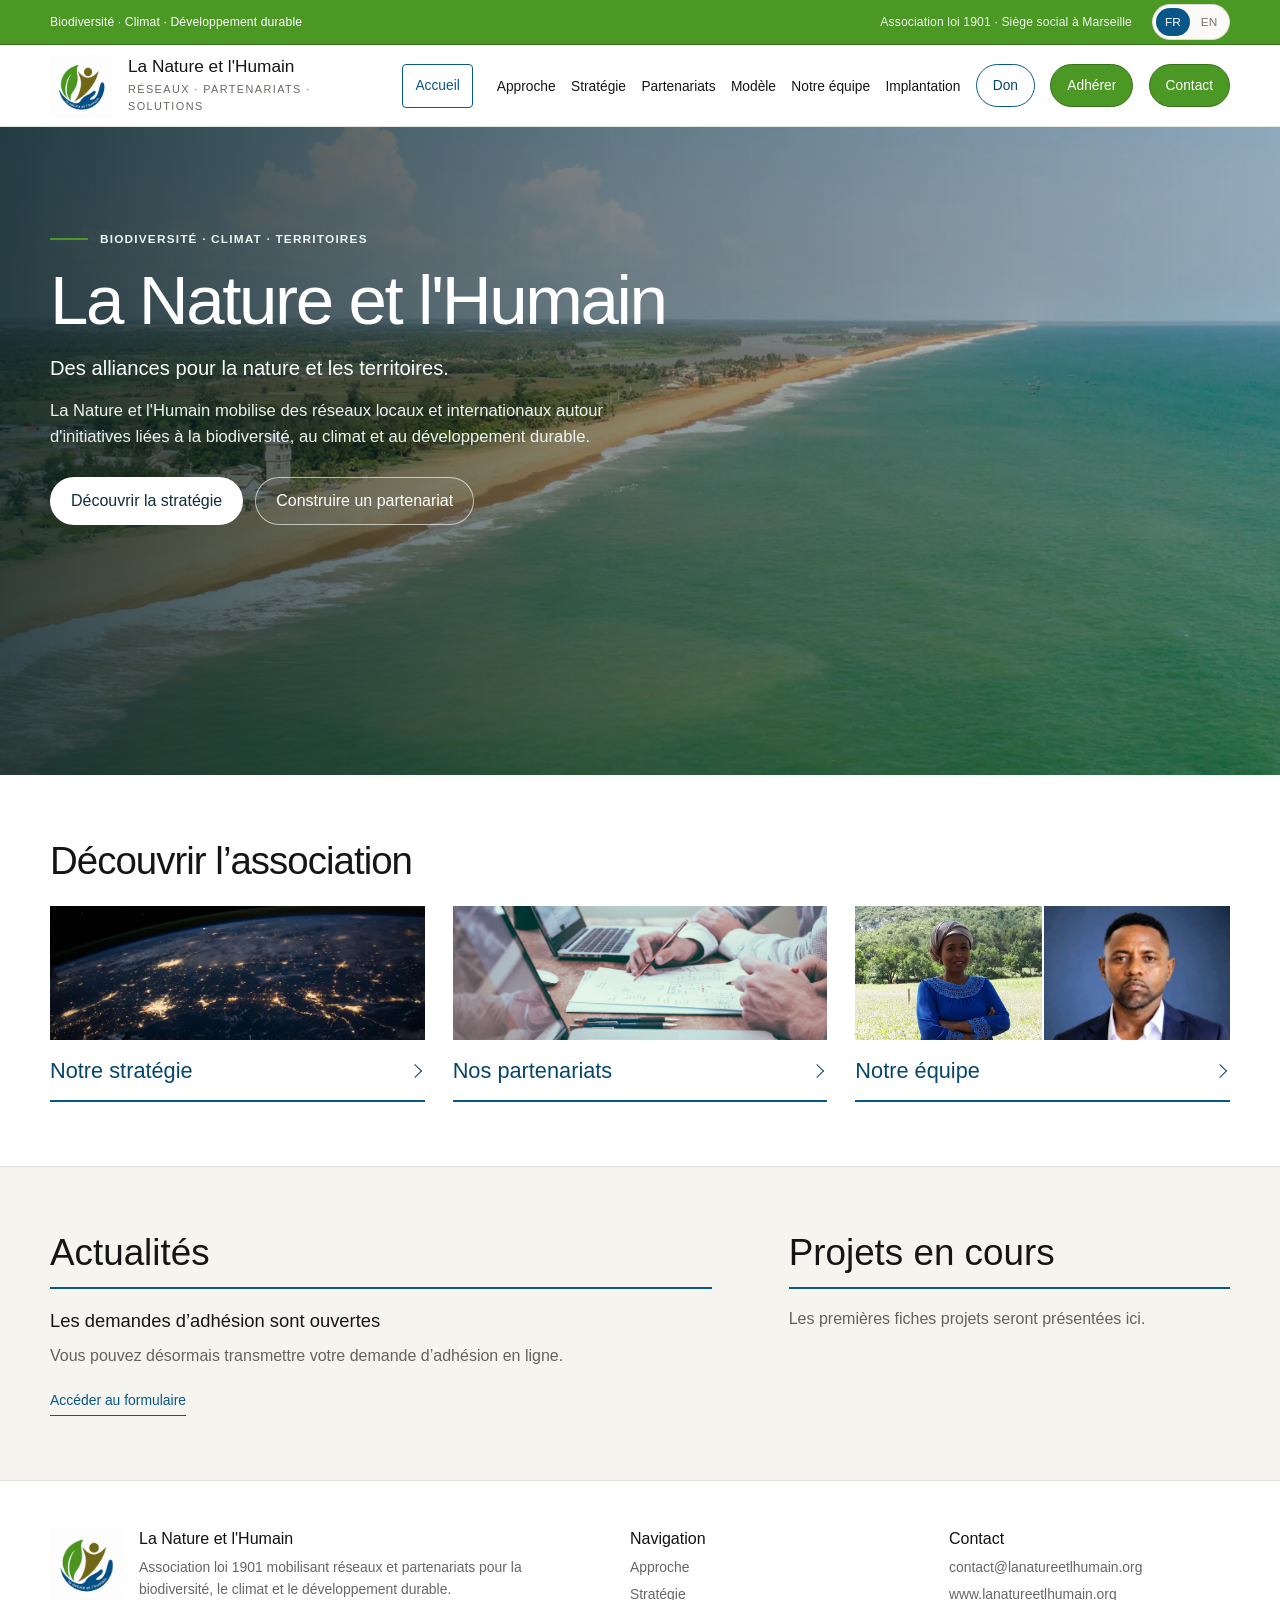
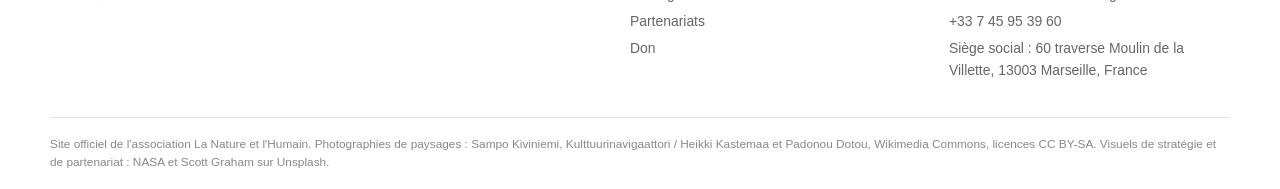
==== commit 72227fab: "Ajouter un accès direct à l’accueil dans les en-têtes publics" ====
--- a/index.html
+++ b/index.html
@@ -996,6 +996,17 @@
 .updates-grid h3{margin:0;font-size:1.15rem;font-weight:500}
 .updates-grid p{margin:8px 0;color:var(--muted)}
 @media(max-width:650px){.updates-grid{grid-template-columns:1fr}}
+.home-link{
+  display:inline-flex;align-items:center;justify-content:center;min-height:44px;
+  padding:0 12px;border:1px solid var(--deep);border-radius:4px;
+  color:var(--deep);background:white;text-decoration:none;font-size:.86rem;
+  white-space:nowrap;flex:none
+}
+.home-link:is(:hover,:focus-visible){background:var(--deep);color:white}
+.home-link:focus-visible{outline:2px solid var(--deep);outline-offset:3px}
+.nav .home-link{margin-left:auto}
+@media(min-width:1081px) and (max-width:1200px){.nav{gap:10px}.menu{gap:8px}.menu :is(.donate,.membership,.contact){padding-inline:10px}}
+@media(max-width:420px){.nav-enabled .nav{gap:6px}.nav .home-link,.nav-enabled .menu-toggle{padding-inline:8px}.nav .brand{flex:1;min-width:0}.nav .brand img{width:36px;height:36px}}
 </style>
 </head>
 <body>
@@ -1019,6 +1030,7 @@
         <span data-i18n="tagline">RÉSEAUX · PARTENARIATS · SOLUTIONS</span>
       </div>
     </a>
+    <a class="home-link" href="#accueil" data-i18n="navHome">Accueil</a>
     <button class="menu-toggle" type="button" aria-expanded="false" aria-controls="site-menu">Menu</button>
     <nav id="site-menu" class="menu" aria-label="Navigation principale">
       <a href="#vision" data-i18n="navVision">Approche</a>
@@ -1262,8 +1274,8 @@
         <div class="team-info"><h3 class="team-name">Fayidat ABDALLAH KOUATI</h3><div class="team-role" data-i18n="team1Role">Présidente</div><p class="team-profile" data-i18n="team1Profile">Entre la France et les Comores, Fayidat Abdallah Kouati a consacré plus de vingt ans à l’accompagnement social et à l’action humanitaire. Elle a coordonné des équipes et des projets de développement communautaire. À la présidence de l’association, elle relie cet engagement à la protection de l’environnement.</p></div>
       </article>
       <article class="team-card">
-        <div class="team-photo"><span class="team-initials" aria-hidden="true">AS</span></div>
-        <div class="team-info"><h3 class="team-name">Ayouba SALI</h3><div class="team-role" data-i18n="team2Role">Chargé de projets</div><p class="team-profile" data-i18n="team2Profile">Profil : Consultant en agrobusiness et projets</p></div>
+        <div class="team-photo"><img src="assets/ayouba-sali.jpg" width="703" height="800" alt="Ayouba Sali" loading="lazy" style="object-position:center top"></div>
+        <div class="team-info"><h3 class="team-name">Ayouba SALI</h3><div class="team-role" data-i18n="team2Role">Chargé de projets</div><p class="team-profile" data-i18n="team2Profile">Entrepreneur et cofondateur de Vivier Local, Ayouba Sali travaille depuis près de vingt ans dans le commerce, l’agro-industrie et le développement local. Au sein de La Nature et l’Humain, il coordonne des projets qui associent protection de l’environnement et amélioration des conditions de vie des communautés.</p></div>
       </article>
       <article class="team-card">
         <div class="team-photo"><img src="[data-uri]" width="640" height="640" alt="Portrait de Youssouf Ben Ali Abdallah"></div>
@@ -1435,6 +1447,7 @@
     exploreTitle:["Découvrir l’association","Explore the association"],
     exploreStrategy:["Notre stratégie","Our strategy"],
     explorePartners:["Nos partenariats","Our partnerships"],
+    navHome:["Accueil","Home"],
     navVision:["Approche","Approach"],
     navStrategy:["Stratégie","Strategy"],
     navPartners:["Partenariats","Partnerships"],
@@ -1542,7 +1555,7 @@
     team1Role:["Présidente", "President"],
     team1Profile:["Entre la France et les Comores, Fayidat Abdallah Kouati a consacré plus de vingt ans à l’accompagnement social et à l’action humanitaire. Elle a coordonné des équipes et des projets de développement communautaire. À la présidence de l’association, elle relie cet engagement à la protection de l’environnement.", "Fayidat Abdallah Kouati has spent more than twenty years in social care and humanitarian work in France and the Comoros. She has led teams and coordinated community development projects. As president of the association, she brings that experience to its work on environmental protection."],
     team2Role:["Chargé de projets", "Project Officer"],
-    team2Profile:["Profil : Consultant en agrobusiness et projets", "Background: Agribusiness and project consultant"],
+    team2Profile:["Entrepreneur et cofondateur de Vivier Local, Ayouba Sali travaille depuis près de vingt ans dans le commerce, l’agro-industrie et le développement local. Au sein de La Nature et l’Humain, il coordonne des projets qui associent protection de l’environnement et amélioration des conditions de vie des communautés.", "An entrepreneur and co-founder of Vivier Local, Ayouba Sali has worked in trade, agribusiness and local development for nearly twenty years. At La Nature et l’Humain, he coordinates projects that protect the environment and improve living conditions in local communities."],
     team3Role:["Responsable Environnement, Biodiversité et Climat", "Environment, Biodiversity and Climate Lead"],
     team3Profile:["Ingénieur océanographe et gestionnaire d’aires protégées, Youssouf Ben Ali Abdallah est expert en évaluation environnementale et sociale des aménagements côtiers, portuaires et aéroportuaires. Basé aux Comores, il contribue aux projets et partenariats de l’association pour la biodiversité et la résilience climatique.", "An oceanographic engineer and protected area manager, Youssouf Ben Ali Abdallah specializes in environmental and social assessment of coastal, port and airport developments. Based in the Comoros, he contributes to the association’s projects and partnerships for biodiversity and climate resilience."],
     teamLinkedIn:["Profil LinkedIn","LinkedIn profile"],
@@ -1612,7 +1625,7 @@
     toggle.setAttribute("aria-expanded", String(toggle.getAttribute("aria-expanded") !== "true"));
   });
   document.addEventListener("click", (event) => {
-    if (event.target.closest("#site-menu a") || !event.target.closest(".nav")) closeMenu();
+    if (event.target.closest("#site-menu a, .home-link, .brand") || !event.target.closest(".nav")) closeMenu();
   });
   document.addEventListener("keydown", (event) => {
     if (event.key === "Escape" && toggle.getAttribute("aria-expanded") === "true"){
